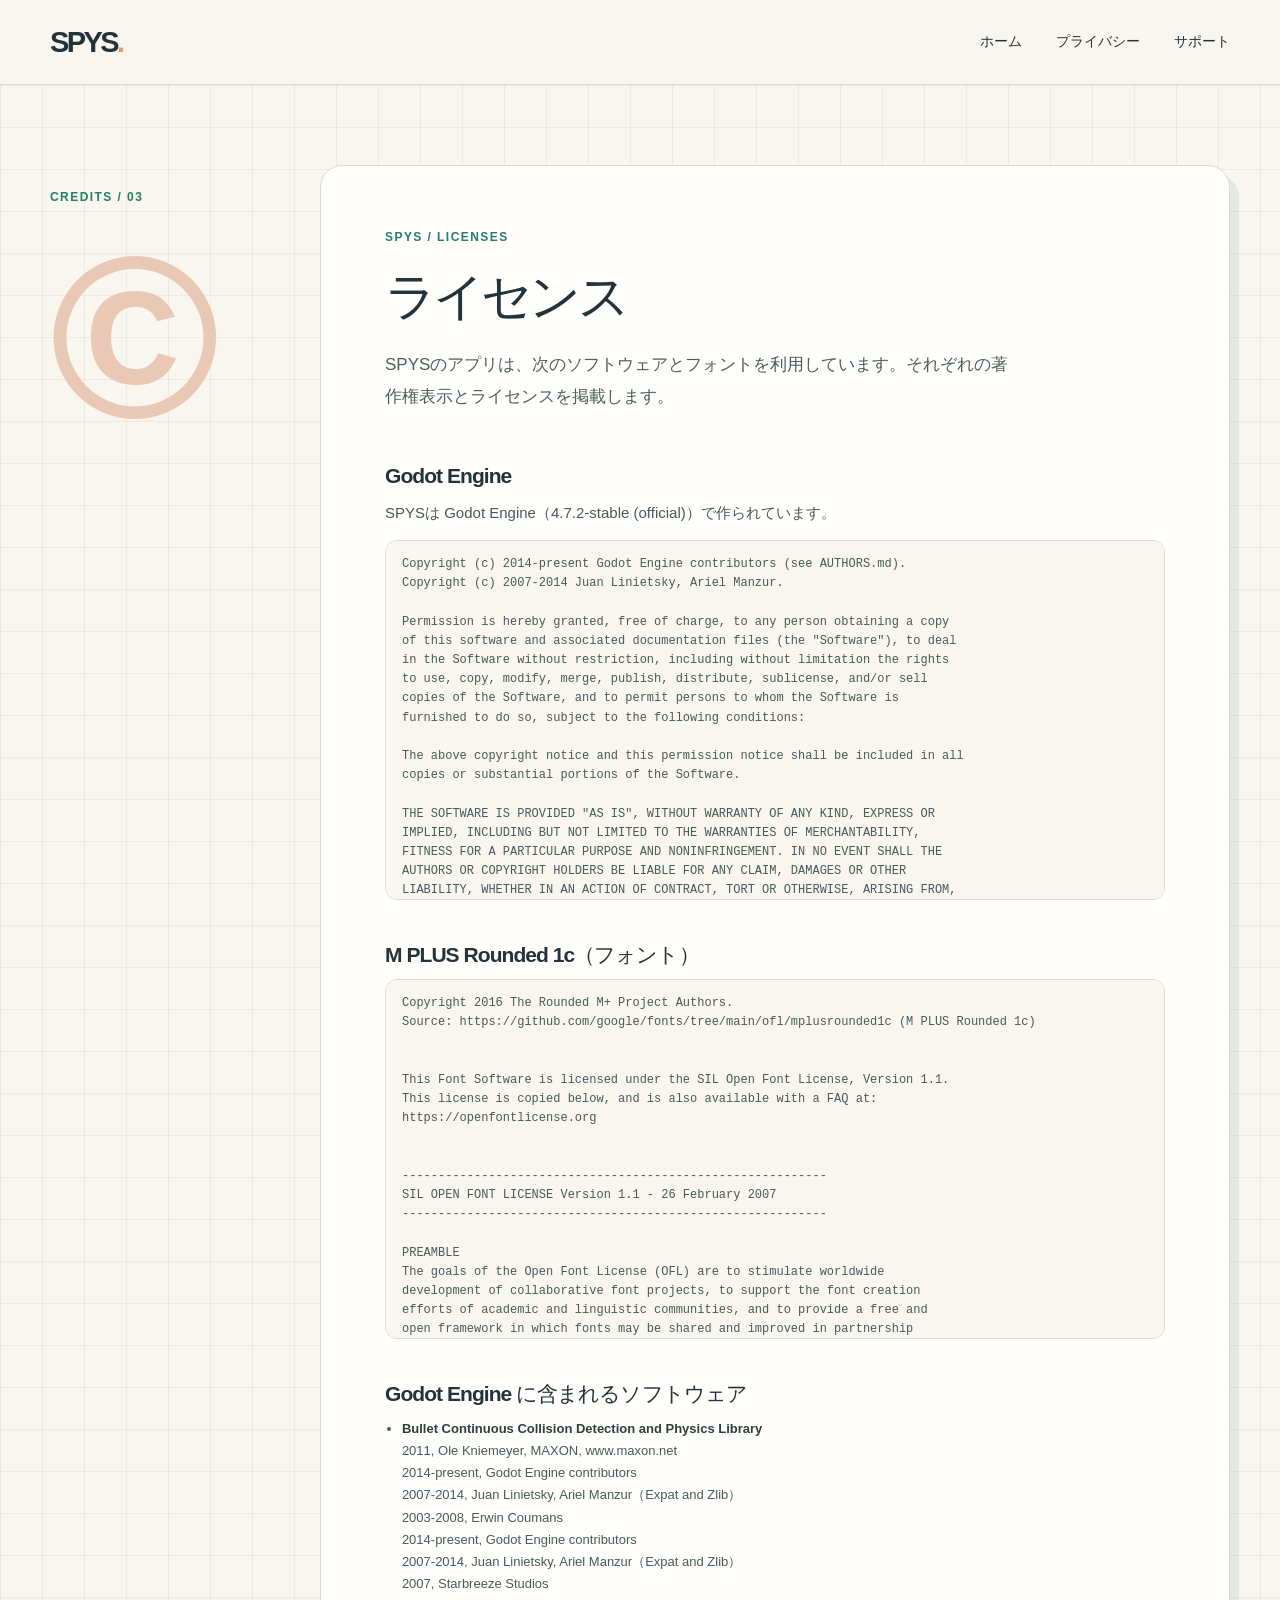
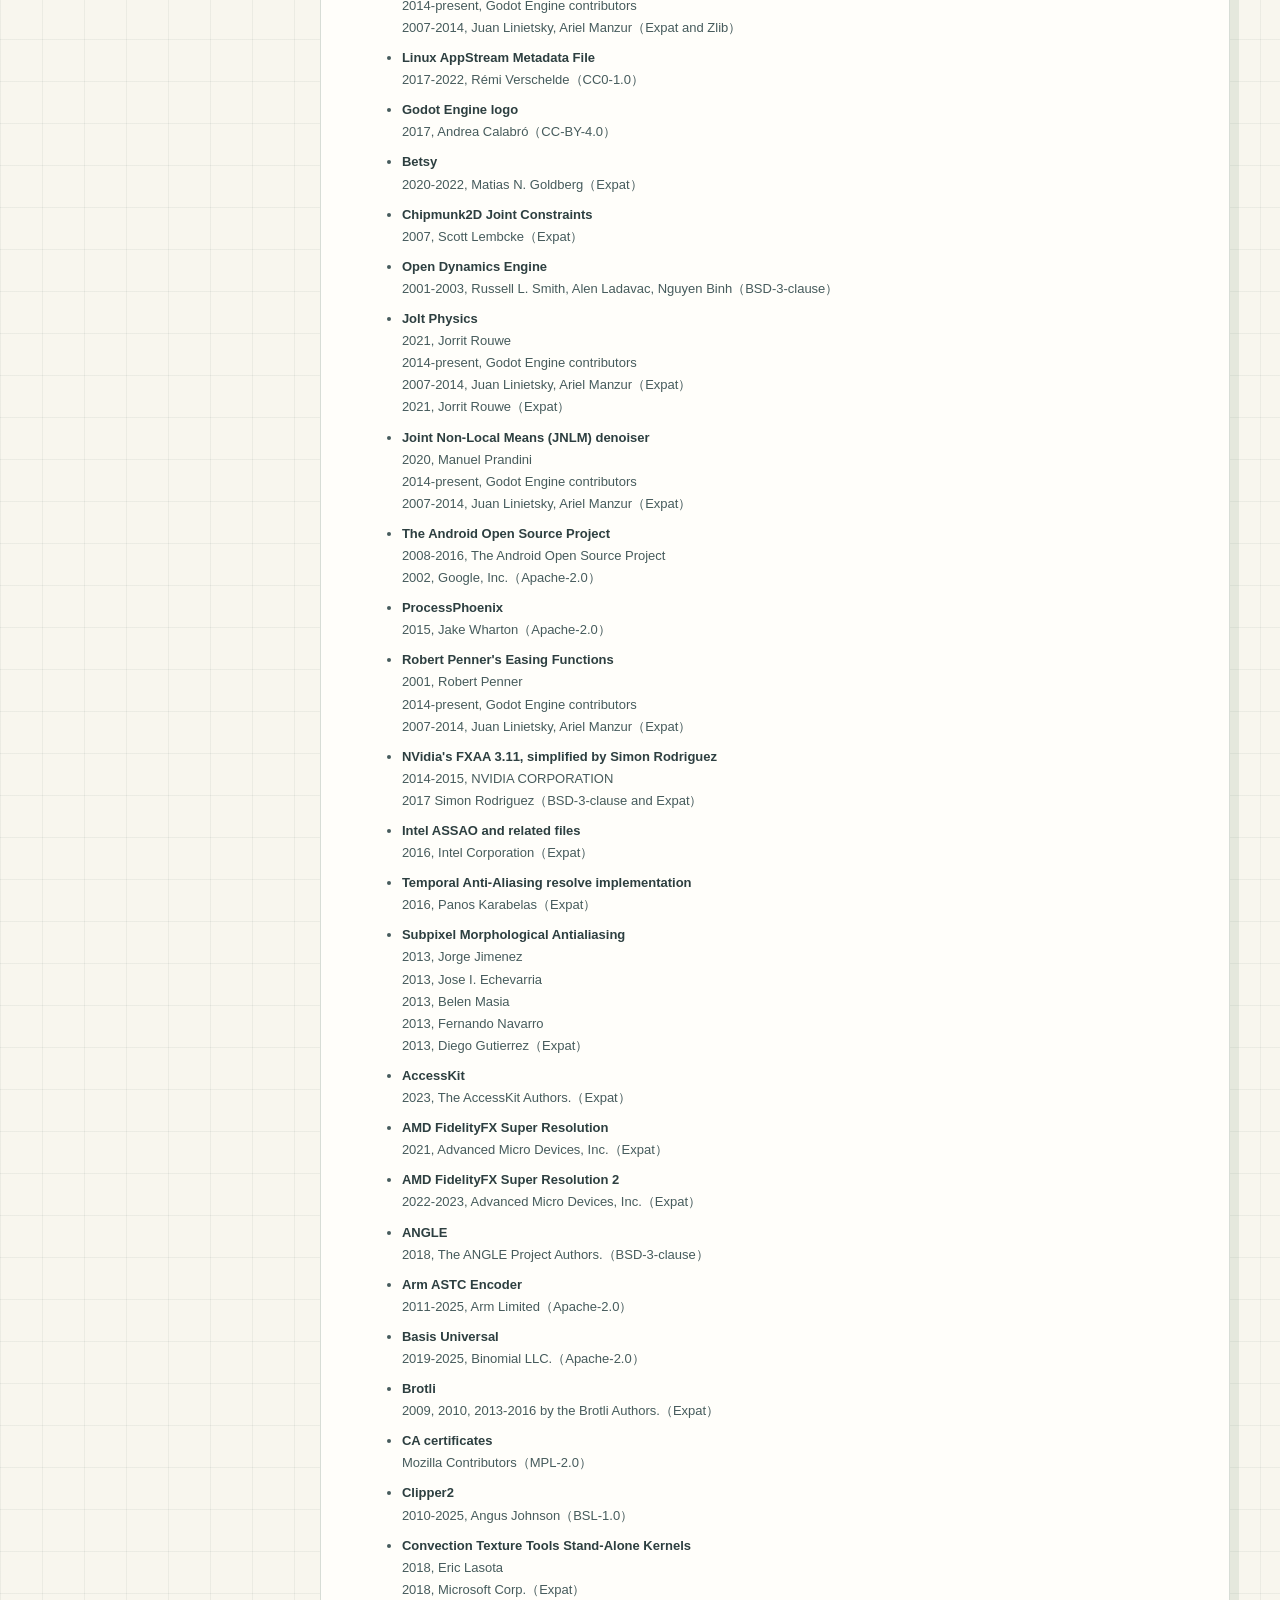
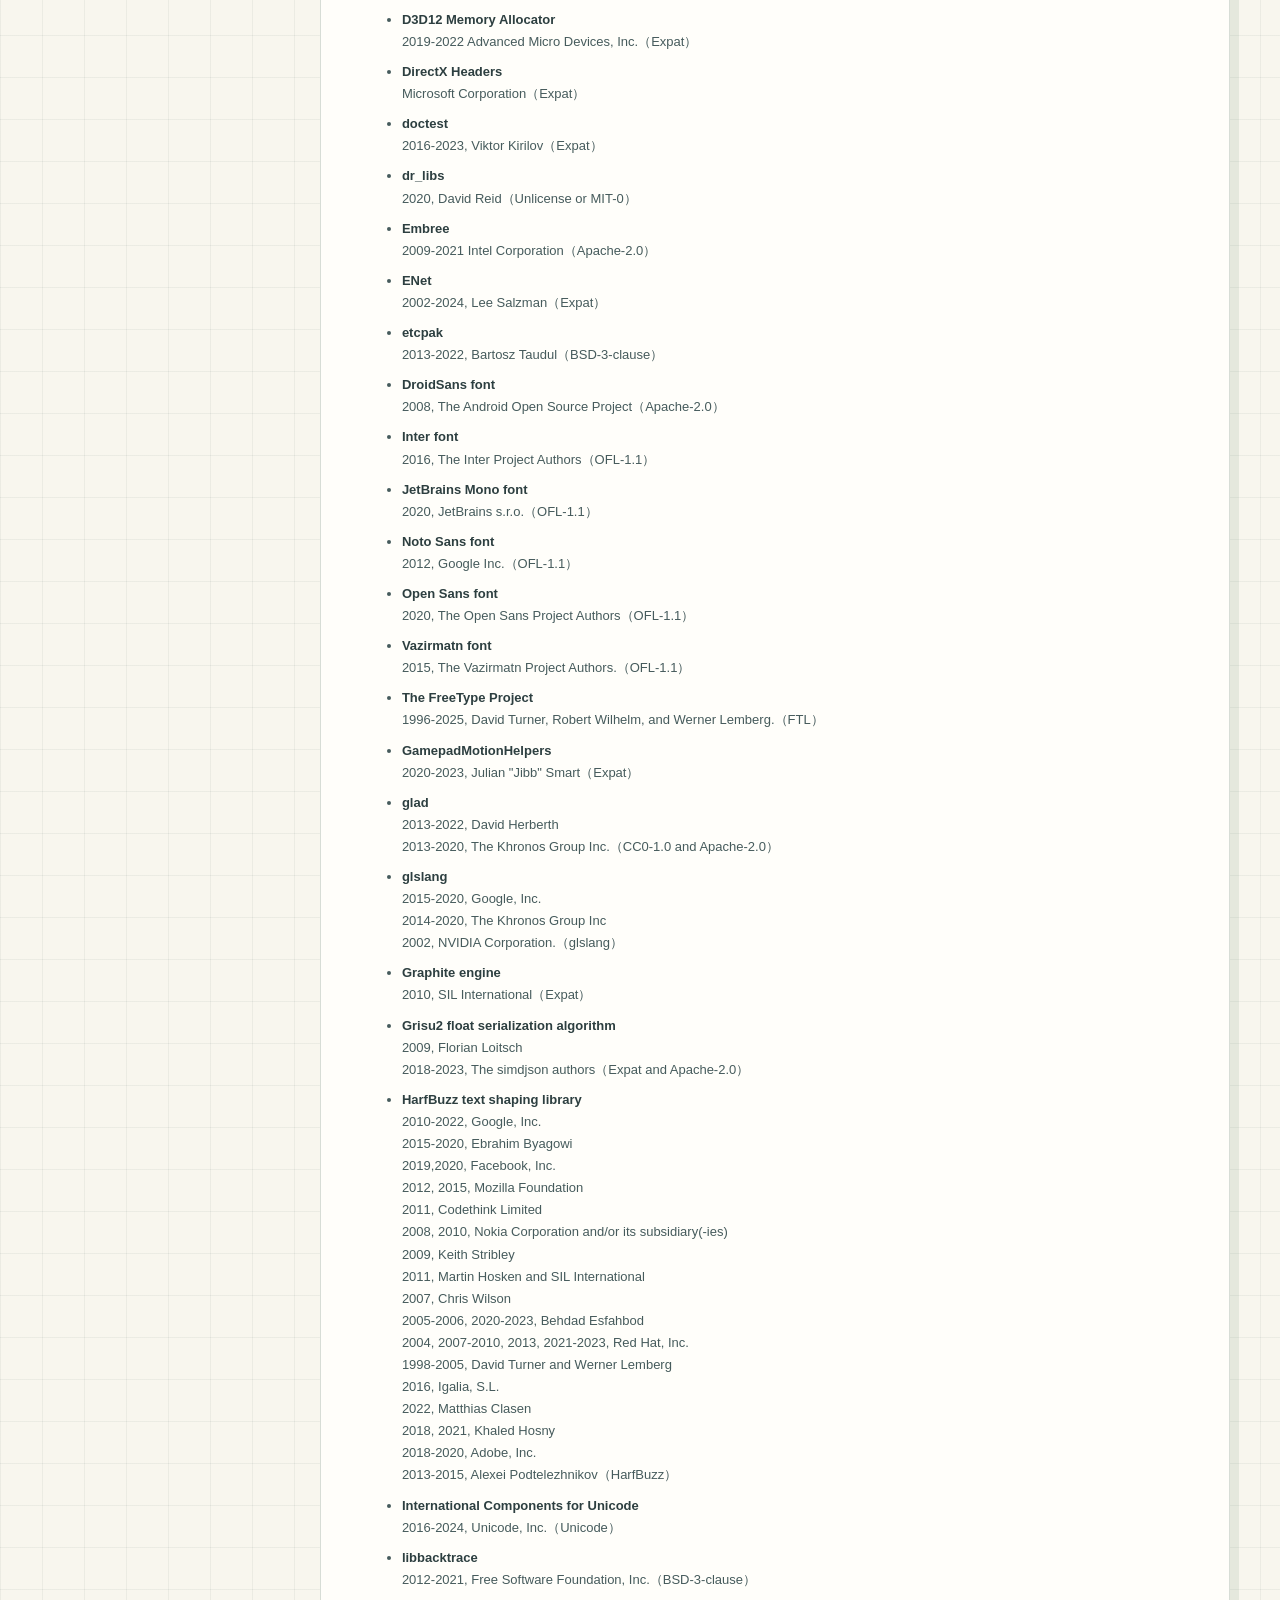
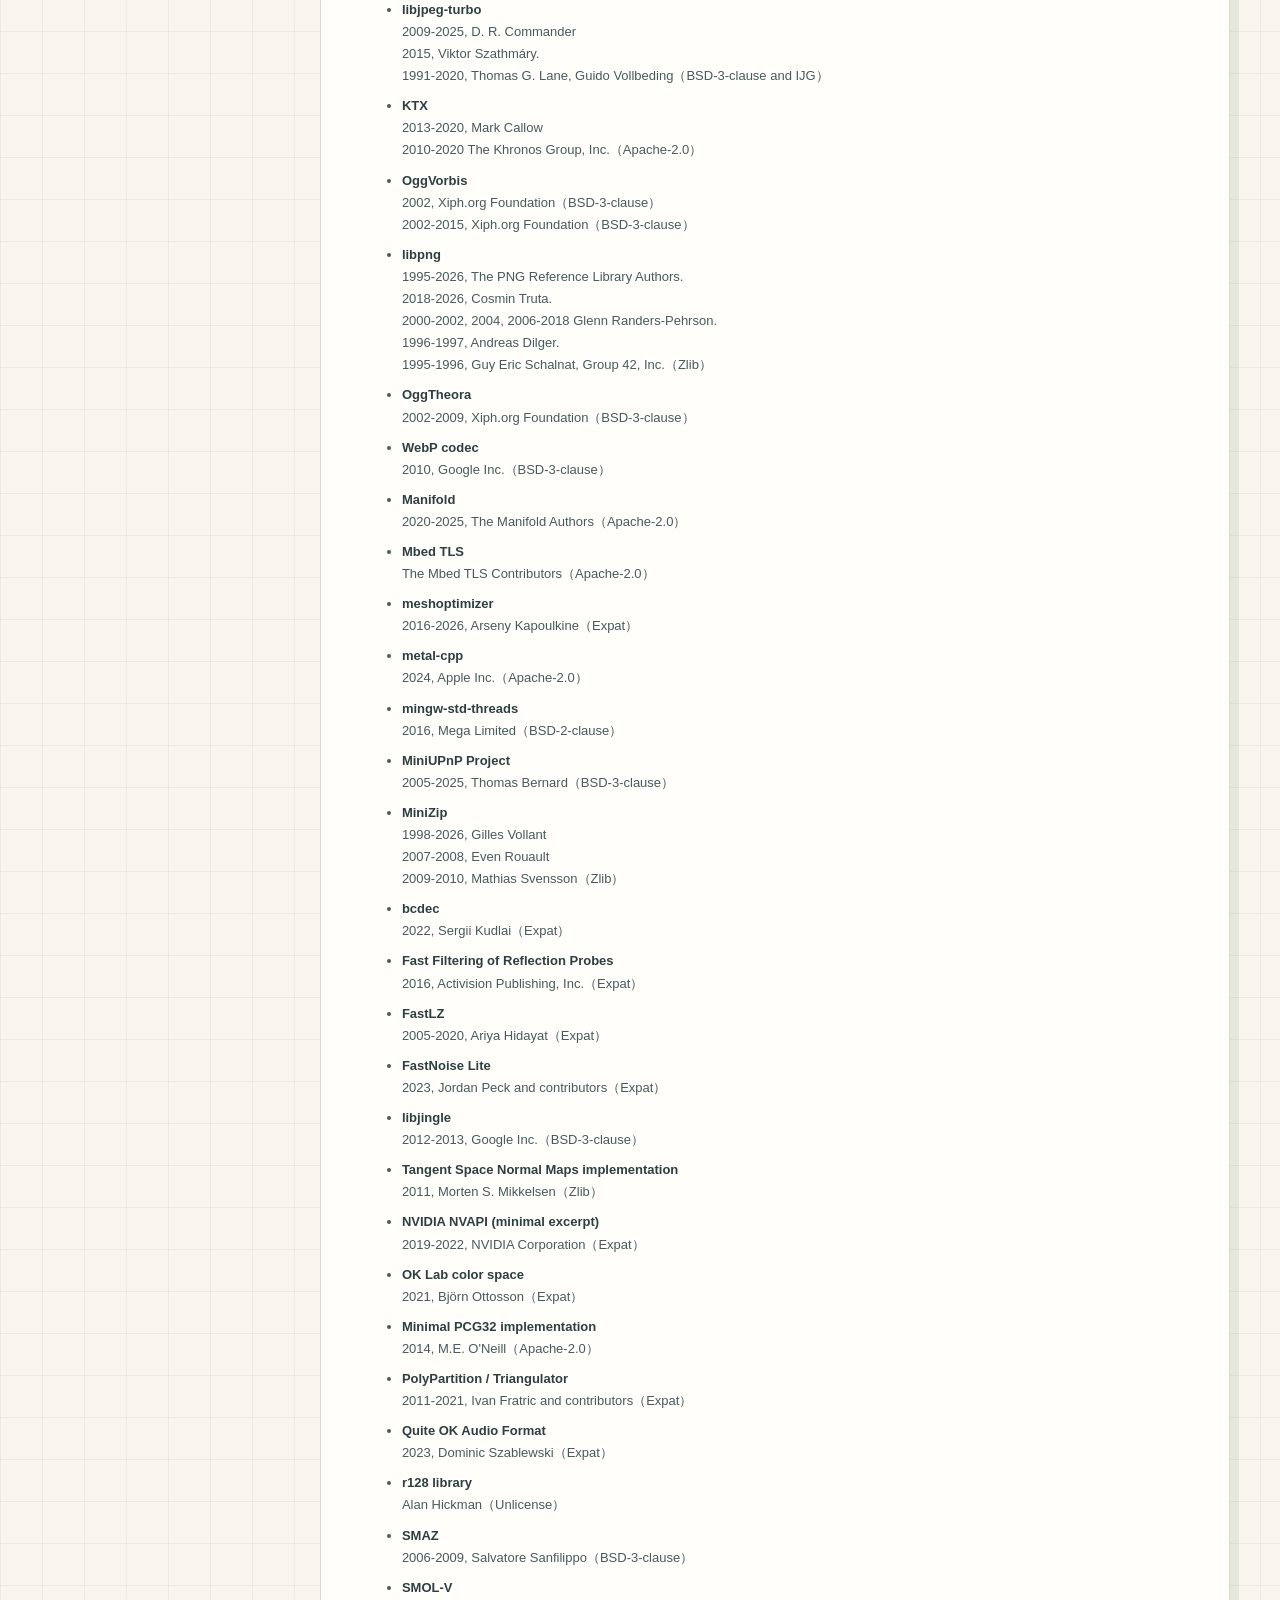
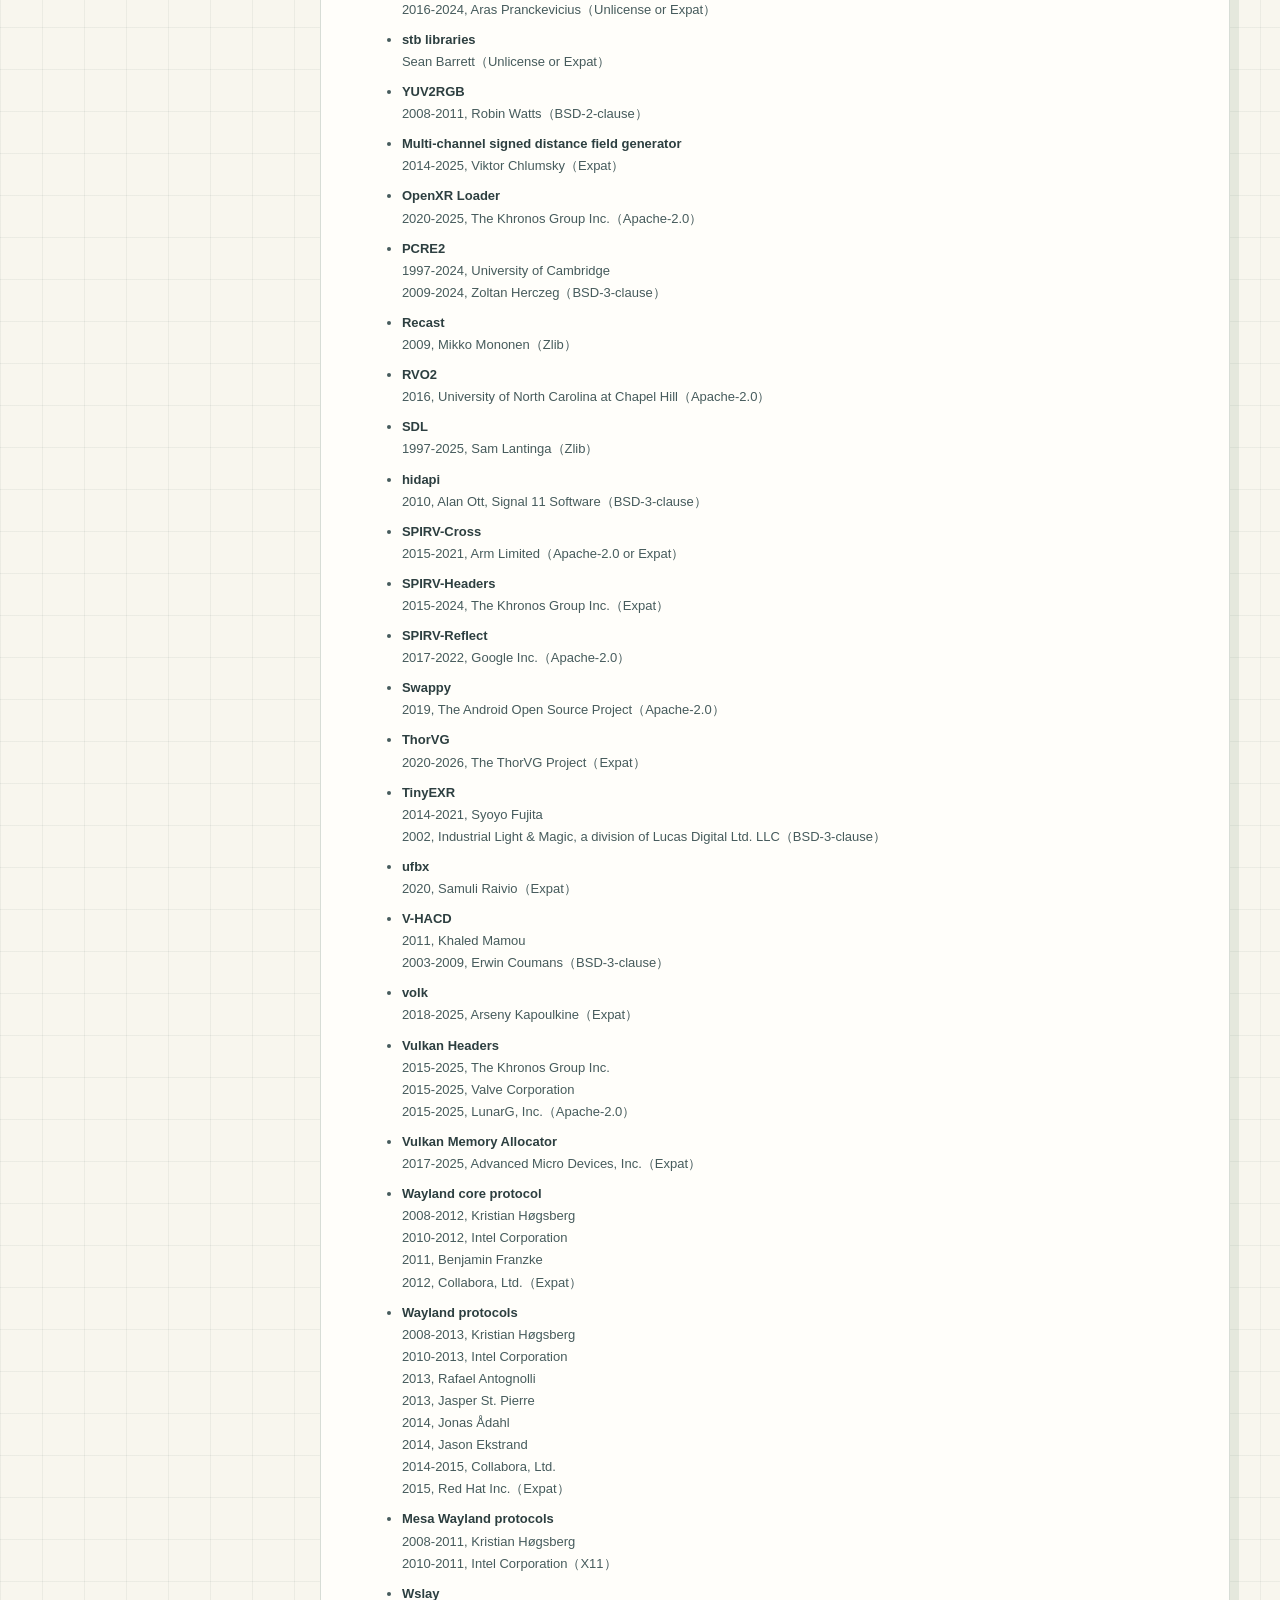
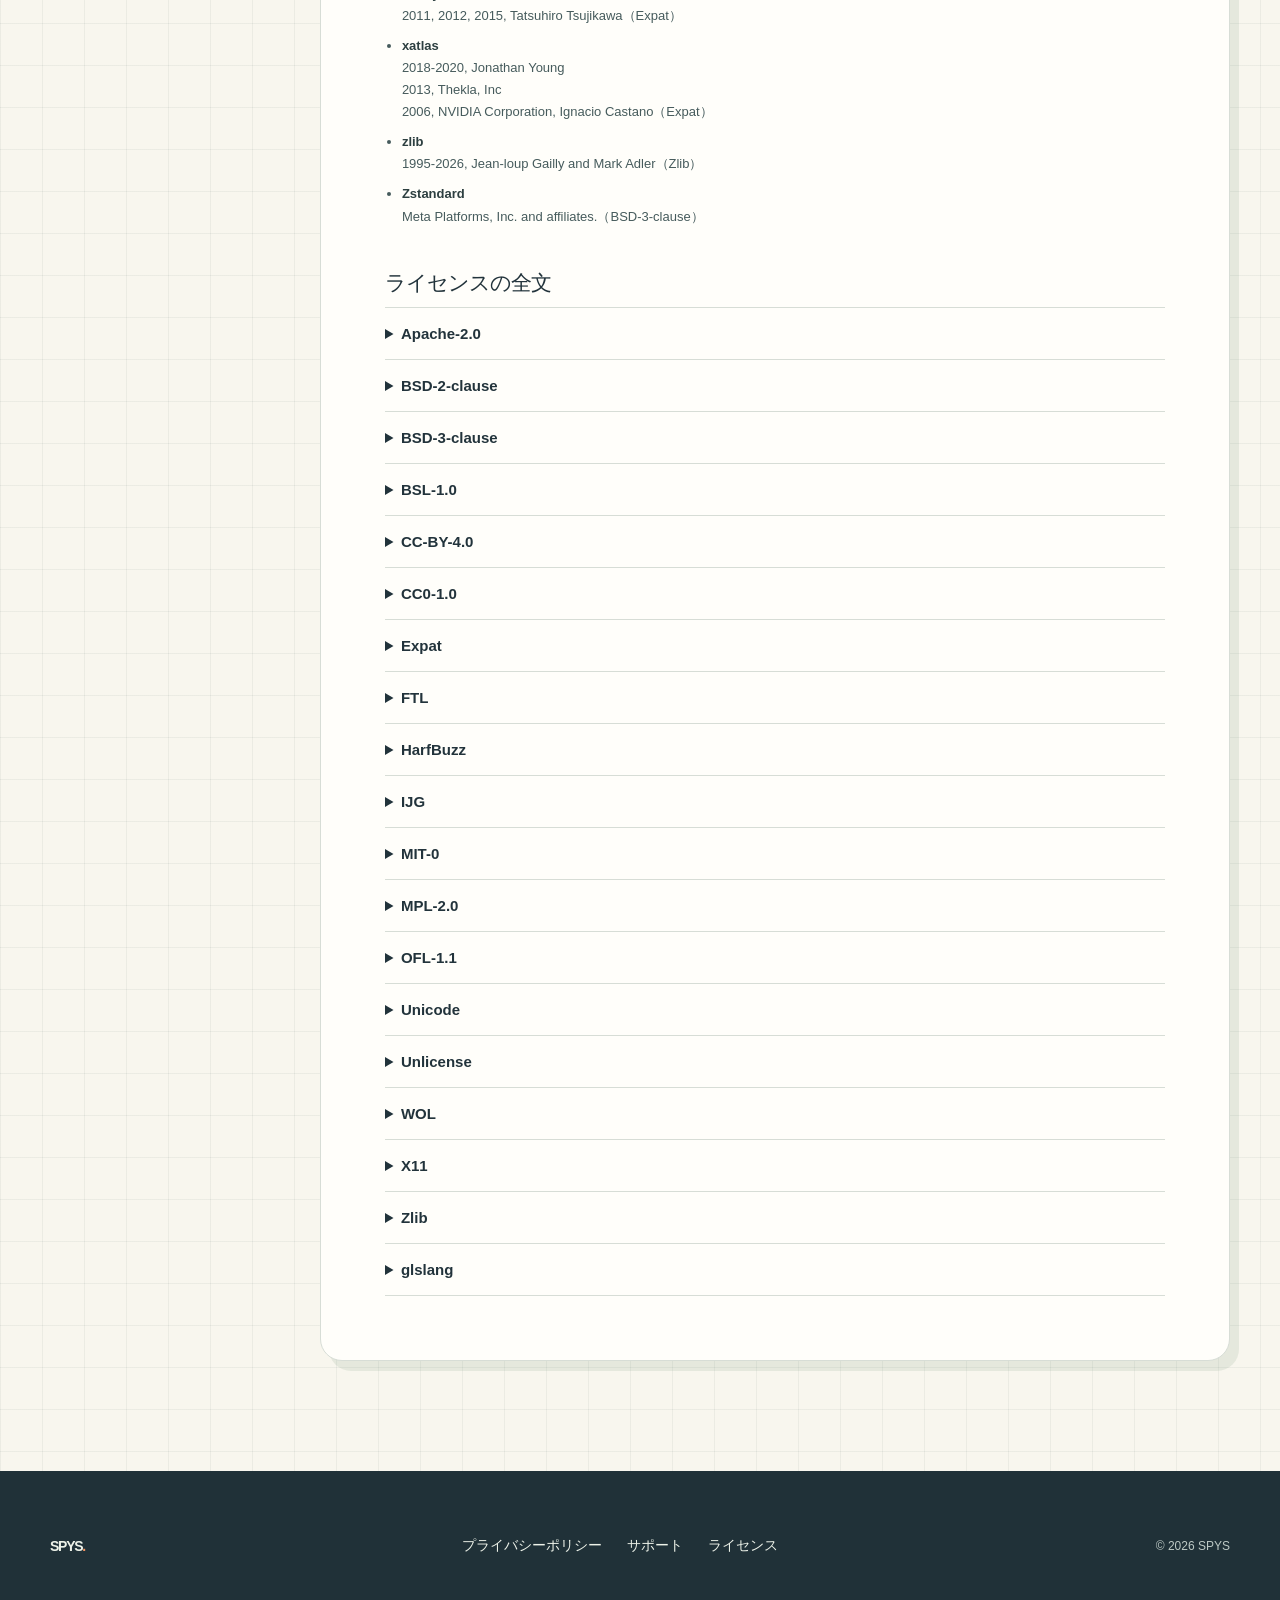
==== licenses.html @ de6b4880 "Add licenses page for Godot and the M PLUS Rounded 1c font; mention practice mode in support FAQ Co-" ====
<!doctype html>
<html lang="ja">
<head>
  <meta charset="utf-8"><meta name="viewport" content="width=device-width, initial-scale=1"><meta name="theme-color" content="#f8f6ee">
  <meta name="description" content="SPYSが利用しているソフトウェアとフォントの著作権表示とライセンス。">
  <title>ライセンス — SPYS</title><link rel="icon" href="assets/icon.png" type="image/png"><link rel="stylesheet" href="styles.css">
</head>
<body>
  <header class="site-header"><div class="wrap header-inner"><a class="wordmark" href="./" aria-label="SPYS ホーム">SPYS<span class="wordmark-dot">.</span></a><nav aria-label="メインメニュー"><a href="./">ホーム</a><a href="privacy.html">プライバシー</a><a href="support.html">サポート</a></nav></div></header>
  <main class="document grid-bg"><div class="wrap document-layout"><aside class="document-aside"><span class="index">CREDITS / 03</span><div class="aside-mark" aria-hidden="true">©</div></aside><article class="document-card"><p class="eyebrow">SPYS / LICENSES</p><h1>ライセンス</h1><p class="document-lead">SPYSのアプリは、次のソフトウェアとフォントを利用しています。それぞれの著作権表示とライセンスを掲載します。</p>
    <section><h2>Godot Engine</h2><p>SPYSは Godot Engine（4.7.2-stable (official)）で作られています。</p><pre class="license-text">Copyright (c) 2014-present Godot Engine contributors (see AUTHORS.md).
Copyright (c) 2007-2014 Juan Linietsky, Ariel Manzur.

Permission is hereby granted, free of charge, to any person obtaining a copy
of this software and associated documentation files (the "Software"), to deal
in the Software without restriction, including without limitation the rights
to use, copy, modify, merge, publish, distribute, sublicense, and/or sell
copies of the Software, and to permit persons to whom the Software is
furnished to do so, subject to the following conditions:

The above copyright notice and this permission notice shall be included in all
copies or substantial portions of the Software.

THE SOFTWARE IS PROVIDED "AS IS", WITHOUT WARRANTY OF ANY KIND, EXPRESS OR
IMPLIED, INCLUDING BUT NOT LIMITED TO THE WARRANTIES OF MERCHANTABILITY,
FITNESS FOR A PARTICULAR PURPOSE AND NONINFRINGEMENT. IN NO EVENT SHALL THE
AUTHORS OR COPYRIGHT HOLDERS BE LIABLE FOR ANY CLAIM, DAMAGES OR OTHER
LIABILITY, WHETHER IN AN ACTION OF CONTRACT, TORT OR OTHERWISE, ARISING FROM,
OUT OF OR IN CONNECTION WITH THE SOFTWARE OR THE USE OR OTHER DEALINGS IN THE
SOFTWARE.
</pre></section>
    <section><h2>M PLUS Rounded 1c（フォント）</h2><pre class="license-text">Copyright 2016 The Rounded M+ Project Authors.
Source: https://github.com/google/fonts/tree/main/ofl/mplusrounded1c (M PLUS Rounded 1c)


This Font Software is licensed under the SIL Open Font License, Version 1.1.
This license is copied below, and is also available with a FAQ at:
https://openfontlicense.org


-----------------------------------------------------------
SIL OPEN FONT LICENSE Version 1.1 - 26 February 2007
-----------------------------------------------------------

PREAMBLE
The goals of the Open Font License (OFL) are to stimulate worldwide
development of collaborative font projects, to support the font creation
efforts of academic and linguistic communities, and to provide a free and
open framework in which fonts may be shared and improved in partnership
with others.

The OFL allows the licensed fonts to be used, studied, modified and
redistributed freely as long as they are not sold by themselves. The
fonts, including any derivative works, can be bundled, embedded,
redistributed and/or sold with any software provided that any reserved
names are not used by derivative works. The fonts and derivatives,
however, cannot be released under any other type of license. The
requirement for fonts to remain under this license does not apply
to any document created using the fonts or their derivatives.

DEFINITIONS
"Font Software" refers to the set of files released by the Copyright
Holder(s) under this license and clearly marked as such. This may
include source files, build scripts and documentation.

"Reserved Font Name" refers to any names specified as such after the
copyright statement(s).

"Original Version" refers to the collection of Font Software components as
distributed by the Copyright Holder(s).

"Modified Version" refers to any derivative made by adding to, deleting,
or substituting -- in part or in whole -- any of the components of the
Original Version, by changing formats or by porting the Font Software to a
new environment.

"Author" refers to any designer, engineer, programmer, technical
writer or other person who contributed to the Font Software.

PERMISSION &amp; CONDITIONS
Permission is hereby granted, free of charge, to any person obtaining
a copy of the Font Software, to use, study, copy, merge, embed, modify,
redistribute, and sell modified and unmodified copies of the Font
Software, subject to the following conditions:

1) Neither the Font Software nor any of its individual components,
in Original or Modified Versions, may be sold by itself.

2) Original or Modified Versions of the Font Software may be bundled,
redistributed and/or sold with any software, provided that each copy
contains the above copyright notice and this license. These can be
included either as stand-alone text files, human-readable headers or
in the appropriate machine-readable metadata fields within text or
binary files as long as those fields can be easily viewed by the user.

3) No Modified Version of the Font Software may use the Reserved Font
Name(s) unless explicit written permission is granted by the corresponding
Copyright Holder. This restriction only applies to the primary font name as
presented to the users.

4) The name(s) of the Copyright Holder(s) or the Author(s) of the Font
Software shall not be used to promote, endorse or advertise any
Modified Version, except to acknowledge the contribution(s) of the
Copyright Holder(s) and the Author(s) or with their explicit written
permission.

5) The Font Software, modified or unmodified, in part or in whole,
must be distributed entirely under this license, and must not be
distributed under any other license. The requirement for fonts to
remain under this license does not apply to any document created
using the Font Software.

TERMINATION
This license becomes null and void if any of the above conditions are
not met.

DISCLAIMER
THE FONT SOFTWARE IS PROVIDED "AS IS", WITHOUT WARRANTY OF ANY KIND,
EXPRESS OR IMPLIED, INCLUDING BUT NOT LIMITED TO ANY WARRANTIES OF
MERCHANTABILITY, FITNESS FOR A PARTICULAR PURPOSE AND NONINFRINGEMENT
OF COPYRIGHT, PATENT, TRADEMARK, OR OTHER RIGHT. IN NO EVENT SHALL THE
COPYRIGHT HOLDER BE LIABLE FOR ANY CLAIM, DAMAGES OR OTHER LIABILITY,
INCLUDING ANY GENERAL, SPECIAL, INDIRECT, INCIDENTAL, OR CONSEQUENTIAL
DAMAGES, WHETHER IN AN ACTION OF CONTRACT, TORT OR OTHERWISE, ARISING
FROM, OUT OF THE USE OR INABILITY TO USE THE FONT SOFTWARE OR FROM
OTHER DEALINGS IN THE FONT SOFTWARE.
</pre></section>
    <section><h2>Godot Engine に含まれるソフトウェア</h2><ul class="license-list">
<li><strong>Bullet Continuous Collision Detection and Physics Library</strong><br>2011, Ole Kniemeyer, MAXON, www.maxon.net<br>2014-present, Godot Engine contributors<br>2007-2014, Juan Linietsky, Ariel Manzur（Expat and Zlib）<br>2003-2008, Erwin Coumans<br>2014-present, Godot Engine contributors<br>2007-2014, Juan Linietsky, Ariel Manzur（Expat and Zlib）<br>2007, Starbreeze Studios<br>2014-present, Godot Engine contributors<br>2007-2014, Juan Linietsky, Ariel Manzur（Expat and Zlib）</li>
<li><strong>Linux AppStream Metadata File</strong><br>2017-2022, Rémi Verschelde（CC0-1.0）</li>
<li><strong>Godot Engine logo</strong><br>2017, Andrea Calabró（CC-BY-4.0）</li>
<li><strong>Betsy</strong><br>2020-2022, Matias N. Goldberg（Expat）</li>
<li><strong>Chipmunk2D Joint Constraints</strong><br>2007, Scott Lembcke（Expat）</li>
<li><strong>Open Dynamics Engine</strong><br>2001-2003, Russell L. Smith, Alen Ladavac, Nguyen Binh（BSD-3-clause）</li>
<li><strong>Jolt Physics</strong><br>2021, Jorrit Rouwe<br>2014-present, Godot Engine contributors<br>2007-2014, Juan Linietsky, Ariel Manzur（Expat）<br>2021, Jorrit Rouwe（Expat）</li>
<li><strong>Joint Non-Local Means (JNLM) denoiser</strong><br>2020, Manuel Prandini<br>2014-present, Godot Engine contributors<br>2007-2014, Juan Linietsky, Ariel Manzur（Expat）</li>
<li><strong>The Android Open Source Project</strong><br>2008-2016, The Android Open Source Project<br>2002, Google, Inc.（Apache-2.0）</li>
<li><strong>ProcessPhoenix</strong><br>2015, Jake Wharton（Apache-2.0）</li>
<li><strong>Robert Penner's Easing Functions</strong><br>2001, Robert Penner<br>2014-present, Godot Engine contributors<br>2007-2014, Juan Linietsky, Ariel Manzur（Expat）</li>
<li><strong>NVidia's FXAA 3.11, simplified by Simon Rodriguez</strong><br>2014-2015, NVIDIA CORPORATION<br>2017 Simon Rodriguez（BSD-3-clause and Expat）</li>
<li><strong>Intel ASSAO and related files</strong><br>2016, Intel Corporation（Expat）</li>
<li><strong>Temporal Anti-Aliasing resolve implementation</strong><br>2016, Panos Karabelas（Expat）</li>
<li><strong>Subpixel Morphological Antialiasing</strong><br>2013, Jorge Jimenez<br>2013, Jose I. Echevarria<br>2013, Belen Masia<br>2013, Fernando Navarro<br>2013, Diego Gutierrez（Expat）</li>
<li><strong>AccessKit</strong><br>2023, The AccessKit Authors.（Expat）</li>
<li><strong>AMD FidelityFX Super Resolution</strong><br>2021, Advanced Micro Devices, Inc.（Expat）</li>
<li><strong>AMD FidelityFX Super Resolution 2</strong><br>2022-2023, Advanced Micro Devices, Inc.（Expat）</li>
<li><strong>ANGLE</strong><br>2018, The ANGLE Project Authors.（BSD-3-clause）</li>
<li><strong>Arm ASTC Encoder</strong><br>2011-2025, Arm Limited（Apache-2.0）</li>
<li><strong>Basis Universal</strong><br>2019-2025, Binomial LLC.（Apache-2.0）</li>
<li><strong>Brotli</strong><br>2009, 2010, 2013-2016 by the Brotli Authors.（Expat）</li>
<li><strong>CA certificates</strong><br>Mozilla Contributors（MPL-2.0）</li>
<li><strong>Clipper2</strong><br>2010-2025, Angus Johnson（BSL-1.0）</li>
<li><strong>Convection Texture Tools Stand-Alone Kernels</strong><br>2018, Eric Lasota<br>2018, Microsoft Corp.（Expat）</li>
<li><strong>D3D12 Memory Allocator</strong><br>2019-2022 Advanced Micro Devices, Inc.（Expat）</li>
<li><strong>DirectX Headers</strong><br>Microsoft Corporation（Expat）</li>
<li><strong>doctest</strong><br>2016-2023, Viktor Kirilov（Expat）</li>
<li><strong>dr_libs</strong><br>2020, David Reid（Unlicense or MIT-0）</li>
<li><strong>Embree</strong><br>2009-2021 Intel Corporation（Apache-2.0）</li>
<li><strong>ENet</strong><br>2002-2024, Lee Salzman（Expat）</li>
<li><strong>etcpak</strong><br>2013-2022, Bartosz Taudul（BSD-3-clause）</li>
<li><strong>DroidSans font</strong><br>2008, The Android Open Source Project（Apache-2.0）</li>
<li><strong>Inter font</strong><br>2016, The Inter Project Authors（OFL-1.1）</li>
<li><strong>JetBrains Mono font</strong><br>2020, JetBrains s.r.o.（OFL-1.1）</li>
<li><strong>Noto Sans font</strong><br>2012, Google Inc.（OFL-1.1）</li>
<li><strong>Open Sans font</strong><br>2020, The Open Sans Project Authors（OFL-1.1）</li>
<li><strong>Vazirmatn font</strong><br>2015, The Vazirmatn Project Authors.（OFL-1.1）</li>
<li><strong>The FreeType Project</strong><br>1996-2025, David Turner, Robert Wilhelm, and Werner Lemberg.（FTL）</li>
<li><strong>GamepadMotionHelpers</strong><br>2020-2023, Julian "Jibb" Smart（Expat）</li>
<li><strong>glad</strong><br>2013-2022, David Herberth<br>2013-2020, The Khronos Group Inc.（CC0-1.0 and Apache-2.0）</li>
<li><strong>glslang</strong><br>2015-2020, Google, Inc.<br>2014-2020, The Khronos Group Inc<br>2002, NVIDIA Corporation.（glslang）</li>
<li><strong>Graphite engine</strong><br>2010, SIL International（Expat）</li>
<li><strong>Grisu2 float serialization algorithm</strong><br>2009, Florian Loitsch<br>2018-2023, The simdjson authors（Expat and Apache-2.0）</li>
<li><strong>HarfBuzz text shaping library</strong><br>2010-2022, Google, Inc.<br>2015-2020, Ebrahim Byagowi<br>2019,2020, Facebook, Inc.<br>2012, 2015, Mozilla Foundation<br>2011, Codethink Limited<br>2008, 2010, Nokia Corporation and/or its subsidiary(-ies)<br>2009, Keith Stribley<br>2011, Martin Hosken and SIL International<br>2007, Chris Wilson<br>2005-2006, 2020-2023, Behdad Esfahbod<br>2004, 2007-2010, 2013, 2021-2023, Red Hat, Inc.<br>1998-2005, David Turner and Werner Lemberg<br>2016, Igalia, S.L.<br>2022, Matthias Clasen<br>2018, 2021, Khaled Hosny<br>2018-2020, Adobe, Inc.<br>2013-2015, Alexei Podtelezhnikov（HarfBuzz）</li>
<li><strong>International Components for Unicode</strong><br>2016-2024, Unicode, Inc.（Unicode）</li>
<li><strong>libbacktrace</strong><br>2012-2021, Free Software Foundation, Inc.（BSD-3-clause）</li>
<li><strong>libjpeg-turbo</strong><br>2009-2025, D. R. Commander<br>2015, Viktor Szathmáry.<br>1991-2020, Thomas G. Lane, Guido Vollbeding（BSD-3-clause and IJG）</li>
<li><strong>KTX</strong><br>2013-2020, Mark Callow<br>2010-2020 The Khronos Group, Inc.（Apache-2.0）</li>
<li><strong>OggVorbis</strong><br>2002, Xiph.org Foundation（BSD-3-clause）<br>2002-2015, Xiph.org Foundation（BSD-3-clause）</li>
<li><strong>libpng</strong><br>1995-2026, The PNG Reference Library Authors.<br>2018-2026, Cosmin Truta.<br>2000-2002, 2004, 2006-2018 Glenn Randers-Pehrson.<br>1996-1997, Andreas Dilger.<br>1995-1996, Guy Eric Schalnat, Group 42, Inc.（Zlib）</li>
<li><strong>OggTheora</strong><br>2002-2009, Xiph.org Foundation（BSD-3-clause）</li>
<li><strong>WebP codec</strong><br>2010, Google Inc.（BSD-3-clause）</li>
<li><strong>Manifold</strong><br>2020-2025, The Manifold Authors（Apache-2.0）</li>
<li><strong>Mbed TLS</strong><br>The Mbed TLS Contributors（Apache-2.0）</li>
<li><strong>meshoptimizer</strong><br>2016-2026, Arseny Kapoulkine（Expat）</li>
<li><strong>metal-cpp</strong><br>2024, Apple Inc.（Apache-2.0）</li>
<li><strong>mingw-std-threads</strong><br>2016, Mega Limited（BSD-2-clause）</li>
<li><strong>MiniUPnP Project</strong><br>2005-2025, Thomas Bernard（BSD-3-clause）</li>
<li><strong>MiniZip</strong><br>1998-2026, Gilles Vollant<br>2007-2008, Even Rouault<br>2009-2010, Mathias Svensson（Zlib）</li>
<li><strong>bcdec</strong><br>2022, Sergii Kudlai（Expat）</li>
<li><strong>Fast Filtering of Reflection Probes</strong><br>2016, Activision Publishing, Inc.（Expat）</li>
<li><strong>FastLZ</strong><br>2005-2020, Ariya Hidayat（Expat）</li>
<li><strong>FastNoise Lite</strong><br>2023, Jordan Peck and contributors（Expat）</li>
<li><strong>libjingle</strong><br>2012-2013, Google Inc.（BSD-3-clause）</li>
<li><strong>Tangent Space Normal Maps implementation</strong><br>2011, Morten S. Mikkelsen（Zlib）</li>
<li><strong>NVIDIA NVAPI (minimal excerpt)</strong><br>2019-2022, NVIDIA Corporation（Expat）</li>
<li><strong>OK Lab color space</strong><br>2021, Björn Ottosson（Expat）</li>
<li><strong>Minimal PCG32 implementation</strong><br>2014, M.E. O'Neill（Apache-2.0）</li>
<li><strong>PolyPartition / Triangulator</strong><br>2011-2021, Ivan Fratric and contributors（Expat）</li>
<li><strong>Quite OK Audio Format</strong><br>2023, Dominic Szablewski（Expat）</li>
<li><strong>r128 library</strong><br>Alan Hickman（Unlicense）</li>
<li><strong>SMAZ</strong><br>2006-2009, Salvatore Sanfilippo（BSD-3-clause）</li>
<li><strong>SMOL-V</strong><br>2016-2024, Aras Pranckevicius（Unlicense or Expat）</li>
<li><strong>stb libraries</strong><br>Sean Barrett（Unlicense or Expat）</li>
<li><strong>YUV2RGB</strong><br>2008-2011, Robin Watts（BSD-2-clause）</li>
<li><strong>Multi-channel signed distance field generator</strong><br>2014-2025, Viktor Chlumsky（Expat）</li>
<li><strong>OpenXR Loader</strong><br>2020-2025, The Khronos Group Inc.（Apache-2.0）</li>
<li><strong>PCRE2</strong><br>1997-2024, University of Cambridge<br>2009-2024, Zoltan Herczeg（BSD-3-clause）</li>
<li><strong>Recast</strong><br>2009, Mikko Mononen（Zlib）</li>
<li><strong>RVO2</strong><br>2016, University of North Carolina at Chapel Hill（Apache-2.0）</li>
<li><strong>SDL</strong><br>1997-2025, Sam Lantinga（Zlib）</li>
<li><strong>hidapi</strong><br>2010, Alan Ott, Signal 11 Software（BSD-3-clause）</li>
<li><strong>SPIRV-Cross</strong><br>2015-2021, Arm Limited（Apache-2.0 or Expat）</li>
<li><strong>SPIRV-Headers</strong><br>2015-2024, The Khronos Group Inc.（Expat）</li>
<li><strong>SPIRV-Reflect</strong><br>2017-2022, Google Inc.（Apache-2.0）</li>
<li><strong>Swappy</strong><br>2019, The Android Open Source Project（Apache-2.0）</li>
<li><strong>ThorVG</strong><br>2020-2026, The ThorVG Project（Expat）</li>
<li><strong>TinyEXR</strong><br>2014-2021, Syoyo Fujita<br>2002, Industrial Light &amp; Magic, a division of Lucas Digital Ltd. LLC（BSD-3-clause）</li>
<li><strong>ufbx</strong><br>2020, Samuli Raivio（Expat）</li>
<li><strong>V-HACD</strong><br>2011, Khaled Mamou<br>2003-2009, Erwin Coumans（BSD-3-clause）</li>
<li><strong>volk</strong><br>2018-2025, Arseny Kapoulkine（Expat）</li>
<li><strong>Vulkan Headers</strong><br>2015-2025, The Khronos Group Inc.<br>2015-2025, Valve Corporation<br>2015-2025, LunarG, Inc.（Apache-2.0）</li>
<li><strong>Vulkan Memory Allocator</strong><br>2017-2025, Advanced Micro Devices, Inc.（Expat）</li>
<li><strong>Wayland core protocol</strong><br>2008-2012, Kristian Høgsberg<br>2010-2012, Intel Corporation<br>2011, Benjamin Franzke<br>2012, Collabora, Ltd.（Expat）</li>
<li><strong>Wayland protocols</strong><br>2008-2013, Kristian Høgsberg<br>2010-2013, Intel Corporation<br>2013, Rafael Antognolli<br>2013, Jasper St. Pierre<br>2014, Jonas Ådahl<br>2014, Jason Ekstrand<br>2014-2015, Collabora, Ltd.<br>2015, Red Hat Inc.（Expat）</li>
<li><strong>Mesa Wayland protocols</strong><br>2008-2011, Kristian Høgsberg<br>2010-2011, Intel Corporation（X11）</li>
<li><strong>Wslay</strong><br>2011, 2012, 2015, Tatsuhiro Tsujikawa（Expat）</li>
<li><strong>xatlas</strong><br>2018-2020, Jonathan Young<br>2013, Thekla, Inc<br>2006, NVIDIA Corporation, Ignacio Castano（Expat）</li>
<li><strong>zlib</strong><br>1995-2026, Jean-loup Gailly and Mark Adler（Zlib）</li>
<li><strong>Zstandard</strong><br>Meta Platforms, Inc. and affiliates.（BSD-3-clause）</li>
    </ul></section>
    <section><h2>ライセンスの全文</h2>
<details><summary>Apache-2.0</summary><pre class="license-text">Apache License
Version 2.0, January 2004
http://www.apache.org/licenses/

TERMS AND CONDITIONS FOR USE, REPRODUCTION, AND DISTRIBUTION

1. Definitions.

"License" shall mean the terms and conditions for use, reproduction,
and distribution as defined by Sections 1 through 9 of this document.

"Licensor" shall mean the copyright owner or entity authorized by
the copyright owner that is granting the License.

"Legal Entity" shall mean the union of the acting entity and all
other entities that control, are controlled by, or are under common
control with that entity. For the purposes of this definition,
"control" means (i) the power, direct or indirect, to cause the
direction or management of such entity, whether by contract or
otherwise, or (ii) ownership of fifty percent (50%) or more of the
outstanding shares, or (iii) beneficial ownership of such entity.

"You" (or "Your") shall mean an individual or Legal Entity
exercising permissions granted by this License.

"Source" form shall mean the preferred form for making modifications,
including but not limited to software source code, documentation
source, and configuration files.

"Object" form shall mean any form resulting from mechanical
transformation or translation of a Source form, including but
not limited to compiled object code, generated documentation,
and conversions to other media types.

"Work" shall mean the work of authorship, whether in Source or
Object form, made available under the License, as indicated by a
copyright notice that is included in or attached to the work
(an example is provided in the Appendix below).

"Derivative Works" shall mean any work, whether in Source or Object
form, that is based on (or derived from) the Work and for which the
editorial revisions, annotations, elaborations, or other modifications
represent, as a whole, an original work of authorship. For the purposes
of this License, Derivative Works shall not include works that remain
separable from, or merely link (or bind by name) to the interfaces of,
the Work and Derivative Works thereof.

"Contribution" shall mean any work of authorship, including
the original version of the Work and any modifications or additions
to that Work or Derivative Works thereof, that is intentionally
submitted to Licensor for inclusion in the Work by the copyright owner
or by an individual or Legal Entity authorized to submit on behalf of
the copyright owner. For the purposes of this definition, "submitted"
means any form of electronic, verbal, or written communication sent
to the Licensor or its representatives, including but not limited to
communication on electronic mailing lists, source code control systems,
and issue tracking systems that are managed by, or on behalf of, the
Licensor for the purpose of discussing and improving the Work, but
excluding communication that is conspicuously marked or otherwise
designated in writing by the copyright owner as "Not a Contribution."

"Contributor" shall mean Licensor and any individual or Legal Entity
on behalf of whom a Contribution has been received by Licensor and
subsequently incorporated within the Work.

2. Grant of Copyright License. Subject to the terms and conditions of
this License, each Contributor hereby grants to You a perpetual,
worldwide, non-exclusive, no-charge, royalty-free, irrevocable
copyright license to reproduce, prepare Derivative Works of,
publicly display, publicly perform, sublicense, and distribute the
Work and such Derivative Works in Source or Object form.

3. Grant of Patent License. Subject to the terms and conditions of
this License, each Contributor hereby grants to You a perpetual,
worldwide, non-exclusive, no-charge, royalty-free, irrevocable
(except as stated in this section) patent license to make, have made,
use, offer to sell, sell, import, and otherwise transfer the Work,
where such license applies only to those patent claims licensable
by such Contributor that are necessarily infringed by their
Contribution(s) alone or by combination of their Contribution(s)
with the Work to which such Contribution(s) was submitted. If You
institute patent litigation against any entity (including a
cross-claim or counterclaim in a lawsuit) alleging that the Work
or a Contribution incorporated within the Work constitutes direct
or contributory patent infringement, then any patent licenses
granted to You under this License for that Work shall terminate
as of the date such litigation is filed.

4. Redistribution. You may reproduce and distribute copies of the
Work or Derivative Works thereof in any medium, with or without
modifications, and in Source or Object form, provided that You
meet the following conditions:

(a) You must give any other recipients of the Work or
Derivative Works a copy of this License; and

(b) You must cause any modified files to carry prominent notices
stating that You changed the files; and

(c) You must retain, in the Source form of any Derivative Works
that You distribute, all copyright, patent, trademark, and
attribution notices from the Source form of the Work,
excluding those notices that do not pertain to any part of
the Derivative Works; and

(d) If the Work includes a "NOTICE" text file as part of its
distribution, then any Derivative Works that You distribute must
include a readable copy of the attribution notices contained
within such NOTICE file, excluding those notices that do not
pertain to any part of the Derivative Works, in at least one
of the following places: within a NOTICE text file distributed
as part of the Derivative Works; within the Source form or
documentation, if provided along with the Derivative Works; or,
within a display generated by the Derivative Works, if and
wherever such third-party notices normally appear. The contents
of the NOTICE file are for informational purposes only and
do not modify the License. You may add Your own attribution
notices within Derivative Works that You distribute, alongside
or as an addendum to the NOTICE text from the Work, provided
that such additional attribution notices cannot be construed
as modifying the License.

You may add Your own copyright statement to Your modifications and
may provide additional or different license terms and conditions
for use, reproduction, or distribution of Your modifications, or
for any such Derivative Works as a whole, provided Your use,
reproduction, and distribution of the Work otherwise complies with
the conditions stated in this License.

5. Submission of Contributions. Unless You explicitly state otherwise,
any Contribution intentionally submitted for inclusion in the Work
by You to the Licensor shall be under the terms and conditions of
this License, without any additional terms or conditions.
Notwithstanding the above, nothing herein shall supersede or modify
the terms of any separate license agreement you may have executed
with Licensor regarding such Contributions.

6. Trademarks. This License does not grant permission to use the trade
names, trademarks, service marks, or product names of the Licensor,
except as required for reasonable and customary use in describing the
origin of the Work and reproducing the content of the NOTICE file.

7. Disclaimer of Warranty. Unless required by applicable law or
agreed to in writing, Licensor provides the Work (and each
Contributor provides its Contributions) on an "AS IS" BASIS,
WITHOUT WARRANTIES OR CONDITIONS OF ANY KIND, either express or
implied, including, without limitation, any warranties or conditions
of TITLE, NON-INFRINGEMENT, MERCHANTABILITY, or FITNESS FOR A
PARTICULAR PURPOSE. You are solely responsible for determining the
appropriateness of using or redistributing the Work and assume any
risks associated with Your exercise of permissions under this License.

8. Limitation of Liability. In no event and under no legal theory,
whether in tort (including negligence), contract, or otherwise,
unless required by applicable law (such as deliberate and grossly
negligent acts) or agreed to in writing, shall any Contributor be
liable to You for damages, including any direct, indirect, special,
incidental, or consequential damages of any character arising as a
result of this License or out of the use or inability to use the
Work (including but not limited to damages for loss of goodwill,
work stoppage, computer failure or malfunction, or any and all
other commercial damages or losses), even if such Contributor
has been advised of the possibility of such damages.

9. Accepting Warranty or Additional Liability. While redistributing
the Work or Derivative Works thereof, You may choose to offer,
and charge a fee for, acceptance of support, warranty, indemnity,
or other liability obligations and/or rights consistent with this
License. However, in accepting such obligations, You may act only
on Your own behalf and on Your sole responsibility, not on behalf
of any other Contributor, and only if You agree to indemnify,
defend, and hold each Contributor harmless for any liability
incurred by, or claims asserted against, such Contributor by reason
of your accepting any such warranty or additional liability.

END OF TERMS AND CONDITIONS

APPENDIX: How to apply the Apache License to your work.

To apply the Apache License to your work, attach the following
boilerplate notice, with the fields enclosed by brackets "[]"
replaced with your own identifying information. (Don't include
the brackets!)  The text should be enclosed in the appropriate
comment syntax for the file format. We also recommend that a
file or class name and description of purpose be included on the
same "printed page" as the copyright notice for easier
identification within third-party archives.

Copyright [yyyy] [name of copyright owner]

Licensed under the Apache License, Version 2.0 (the "License");
you may not use this file except in compliance with the License.
You may obtain a copy of the License at

http://www.apache.org/licenses/LICENSE-2.0

Unless required by applicable law or agreed to in writing, software
distributed under the License is distributed on an "AS IS" BASIS,
WITHOUT WARRANTIES OR CONDITIONS OF ANY KIND, either express or implied.
See the License for the specific language governing permissions and
limitations under the License.
</pre></details>
<details><summary>BSD-2-clause</summary><pre class="license-text">Redistribution and use in source and binary forms, with or without
modification, are permitted provided that the following conditions are met:

* Redistributions of source code must retain the above copyright notice, this
list of conditions and the following disclaimer.

* Redistributions in binary form must reproduce the above copyright notice,
this list of conditions and the following disclaimer in the documentation
and/or other materials provided with the distribution.

THIS SOFTWARE IS PROVIDED BY THE COPYRIGHT HOLDERS AND CONTRIBUTORS "AS IS" AND
ANY EXPRESS OR IMPLIED WARRANTIES, INCLUDING, BUT NOT LIMITED TO, THE IMPLIED
WARRANTIES OF MERCHANTABILITY AND FITNESS FOR A PARTICULAR PURPOSE ARE
DISCLAIMED. IN NO EVENT SHALL THE COPYRIGHT HOLDER OR CONTRIBUTORS BE LIABLE
FOR ANY DIRECT, INDIRECT, INCIDENTAL, SPECIAL, EXEMPLARY, OR CONSEQUENTIAL
DAMAGES (INCLUDING, BUT NOT LIMITED TO, PROCUREMENT OF SUBSTITUTE GOODS OR
SERVICES; LOSS OF USE, DATA, OR PROFITS; OR BUSINESS INTERRUPTION) HOWEVER
CAUSED AND ON ANY THEORY OF LIABILITY, WHETHER IN CONTRACT, STRICT LIABILITY,
OR TORT (INCLUDING NEGLIGENCE OR OTHERWISE) ARISING IN ANY WAY OUT OF THE USE
OF THIS SOFTWARE, EVEN IF ADVISED OF THE POSSIBILITY OF SUCH DAMAGE.
</pre></details>
<details><summary>BSD-3-clause</summary><pre class="license-text">Redistribution and use in source and binary forms, with or without
modification, are permitted provided that the following conditions
are met:

1. Redistributions of source code must retain the above copyright
notice, this list of conditions and the following disclaimer.

2. Redistributions in binary form must reproduce the above copyright
notice, this list of conditions and the following disclaimer in the
documentation and/or other materials provided with the distribution.

3. Neither the name of the copyright holder nor the names of its
contributors may be used to endorse or promote products derived from
this software without specific prior written permission.

THIS SOFTWARE IS PROVIDED BY THE REGENTS AND CONTRIBUTORS ``AS IS'' AND
ANY EXPRESS OR IMPLIED WARRANTIES, INCLUDING, BUT NOT LIMITED TO, THE
IMPLIED WARRANTIES OF MERCHANTABILITY AND FITNESS FOR A PARTICULAR PURPOSE
ARE DISCLAIMED.  IN NO EVENT SHALL THE REGENTS OR CONTRIBUTORS BE LIABLE
FOR ANY DIRECT, INDIRECT, INCIDENTAL, SPECIAL, EXEMPLARY, OR CONSEQUENTIAL
DAMAGES (INCLUDING, BUT NOT LIMITED TO, PROCUREMENT OF SUBSTITUTE GOODS
OR SERVICES; LOSS OF USE, DATA, OR PROFITS; OR BUSINESS INTERRUPTION)
HOWEVER CAUSED AND ON ANY THEORY OF LIABILITY, WHETHER IN CONTRACT, STRICT
LIABILITY, OR TORT (INCLUDING NEGLIGENCE OR OTHERWISE) ARISING IN ANY WAY
OUT OF THE USE OF THIS SOFTWARE, EVEN IF ADVISED OF THE POSSIBILITY OF
SUCH DAMAGE.
</pre></details>
<details><summary>BSL-1.0</summary><pre class="license-text">Boost Software License - Version 1.0 - August 17th, 2003

Permission is hereby granted, free of charge, to any person or organization
obtaining a copy of the software and accompanying documentation covered by
this license (the "Software") to use, reproduce, display, distribute,
execute, and transmit the Software, and to prepare derivative works of the
Software, and to permit third-parties to whom the Software is furnished to
do so, all subject to the following:

The copyright notices in the Software and this entire statement, including
the above license grant, this restriction and the following disclaimer,
must be included in all copies of the Software, in whole or in part, and
all derivative works of the Software, unless such copies or derivative
works are solely in the form of machine-executable object code generated by
a source language processor.

THE SOFTWARE IS PROVIDED "AS IS", WITHOUT WARRANTY OF ANY KIND, EXPRESS OR
IMPLIED, INCLUDING BUT NOT LIMITED TO THE WARRANTIES OF MERCHANTABILITY,
FITNESS FOR A PARTICULAR PURPOSE, TITLE AND NON-INFRINGEMENT. IN NO EVENT
SHALL THE COPYRIGHT HOLDERS OR ANYONE DISTRIBUTING THE SOFTWARE BE LIABLE
FOR ANY DAMAGES OR OTHER LIABILITY, WHETHER IN CONTRACT, TORT OR OTHERWISE,
ARISING FROM, OUT OF OR IN CONNECTION WITH THE SOFTWARE OR THE USE OR OTHER
DEALINGS IN THE SOFTWARE.
</pre></details>
<details><summary>CC-BY-4.0</summary><pre class="license-text">Creative Commons Attribution 4.0 International Public License

By exercising the Licensed Rights (defined below), You accept and agree
to be bound by the terms and conditions of this Creative Commons
Attribution 4.0 International Public License ("Public
License"). To the extent this Public License may be interpreted as a
contract, You are granted the Licensed Rights in consideration of Your
acceptance of these terms and conditions, and the Licensor grants You
such rights in consideration of benefits the Licensor receives from
making the Licensed Material available under these terms and
conditions.

Section 1 -- Definitions.

a. Adapted Material means material subject to Copyright and Similar
Rights that is derived from or based upon the Licensed Material
and in which the Licensed Material is translated, altered,
arranged, transformed, or otherwise modified in a manner requiring
permission under the Copyright and Similar Rights held by the
Licensor. For purposes of this Public License, where the Licensed
Material is a musical work, performance, or sound recording,
Adapted Material is always produced where the Licensed Material is
synched in timed relation with a moving image.

b. Adapter's License means the license You apply to Your Copyright
and Similar Rights in Your contributions to Adapted Material in
accordance with the terms and conditions of this Public License.

c. Copyright and Similar Rights means copyright and/or similar rights
closely related to copyright including, without limitation,
performance, broadcast, sound recording, and Sui Generis Database
Rights, without regard to how the rights are labeled or
categorized. For purposes of this Public License, the rights
specified in Section 2(b)(1)-(2) are not Copyright and Similar
Rights.

d. Effective Technological Measures means those measures that, in the
absence of proper authority, may not be circumvented under laws
fulfilling obligations under Article 11 of the WIPO Copyright
Treaty adopted on December 20, 1996, and/or similar international
agreements.

e. Exceptions and Limitations means fair use, fair dealing, and/or
any other exception or limitation to Copyright and Similar Rights
that applies to Your use of the Licensed Material.

f. Licensed Material means the artistic or literary work, database,
or other material to which the Licensor applied this Public
License.

g. Licensed Rights means the rights granted to You subject to the
terms and conditions of this Public License, which are limited to
all Copyright and Similar Rights that apply to Your use of the
Licensed Material and that the Licensor has authority to license.

h. Licensor means the individual(s) or entity(ies) granting rights
under this Public License.

i. Share means to provide material to the public by any means or
process that requires permission under the Licensed Rights, such
as reproduction, public display, public performance, distribution,
dissemination, communication, or importation, and to make material
available to the public including in ways that members of the
public may access the material from a place and at a time
individually chosen by them.

j. Sui Generis Database Rights means rights other than copyright
resulting from Directive 96/9/EC of the European Parliament and of
the Council of 11 March 1996 on the legal protection of databases,
as amended and/or succeeded, as well as other essentially
equivalent rights anywhere in the world.

k. You means the individual or entity exercising the Licensed Rights
under this Public License. Your has a corresponding meaning.

Section 2 -- Scope.

a. License grant.

1. Subject to the terms and conditions of this Public License,
the Licensor hereby grants You a worldwide, royalty-free,
non-sublicensable, non-exclusive, irrevocable license to
exercise the Licensed Rights in the Licensed Material to:

a. reproduce and Share the Licensed Material, in whole or
in part; and

b. produce, reproduce, and Share Adapted Material.

2. Exceptions and Limitations. For the avoidance of doubt, where
Exceptions and Limitations apply to Your use, this Public
License does not apply, and You do not need to comply with
its terms and conditions.

3. Term. The term of this Public License is specified in Section
6(a).

4. Media and formats; technical modifications allowed. The
Licensor authorizes You to exercise the Licensed Rights in
all media and formats whether now known or hereafter created,
and to make technical modifications necessary to do so. The
Licensor waives and/or agrees not to assert any right or
authority to forbid You from making technical modifications
necessary to exercise the Licensed Rights, including
technical modifications necessary to circumvent Effective
Technological Measures. For purposes of this Public License,
simply making modifications authorized by this Section 2(a)
(4) never produces Adapted Material.

5. Downstream recipients.

a. Offer from the Licensor -- Licensed Material. Every
recipient of the Licensed Material automatically
receives an offer from the Licensor to exercise the
Licensed Rights under the terms and conditions of this
Public License.

b. No downstream restrictions. You may not offer or impose
any additional or different terms or conditions on, or
apply any Effective Technological Measures to, the
Licensed Material if doing so restricts exercise of the
Licensed Rights by any recipient of the Licensed
Material.

6. No endorsement. Nothing in this Public License constitutes or
may be construed as permission to assert or imply that You
are, or that Your use of the Licensed Material is, connected
with, or sponsored, endorsed, or granted official status by,
the Licensor or others designated to receive attribution as
provided in Section 3(a)(1)(A)(i).

b. Other rights.

1. Moral rights, such as the right of integrity, are not
licensed under this Public License, nor are publicity,
privacy, and/or other similar personality rights; however, to
the extent possible, the Licensor waives and/or agrees not to
assert any such rights held by the Licensor to the limited
extent necessary to allow You to exercise the Licensed
Rights, but not otherwise.

2. Patent and trademark rights are not licensed under this
Public License.

3. To the extent possible, the Licensor waives any right to
collect royalties from You for the exercise of the Licensed
Rights, whether directly or through a collecting society
under any voluntary or waivable statutory or compulsory
licensing scheme. In all other cases the Licensor expressly
reserves any right to collect such royalties.

Section 3 -- License Conditions.

Your exercise of the Licensed Rights is expressly made subject to the
following conditions.

a. Attribution.

1. If You Share the Licensed Material (including in modified
form), You must:

a. retain the following if it is supplied by the Licensor
with the Licensed Material:

i. identification of the creator(s) of the Licensed
Material and any others designated to receive
attribution, in any reasonable manner requested by
the Licensor (including by pseudonym if
designated);

ii. a copyright notice;

iii. a notice that refers to this Public License;

iv. a notice that refers to the disclaimer of
warranties;

v. a URI or hyperlink to the Licensed Material to the
extent reasonably practicable;

b. indicate if You modified the Licensed Material and
retain an indication of any previous modifications; and

c. indicate the Licensed Material is licensed under this
Public License, and include the text of, or the URI or
hyperlink to, this Public License.

2. You may satisfy the conditions in Section 3(a)(1) in any
reasonable manner based on the medium, means, and context in
which You Share the Licensed Material. For example, it may be
reasonable to satisfy the conditions by providing a URI or
hyperlink to a resource that includes the required
information.

3. If requested by the Licensor, You must remove any of the
information required by Section 3(a)(1)(A) to the extent
reasonably practicable.

4. If You Share Adapted Material You produce, the Adapter's
License You apply must not prevent recipients of the Adapted
Material from complying with this Public License.

Section 4 -- Sui Generis Database Rights.

Where the Licensed Rights include Sui Generis Database Rights that
apply to Your use of the Licensed Material:

a. for the avoidance of doubt, Section 2(a)(1) grants You the right
to extract, reuse, reproduce, and Share all or a substantial
portion of the contents of the database;

b. if You include all or a substantial portion of the database
contents in a database in which You have Sui Generis Database
Rights, then the database in which You have Sui Generis Database
Rights (but not its individual contents) is Adapted Material; and

c. You must comply with the conditions in Section 3(a) if You Share
all or a substantial portion of the contents of the database.

For the avoidance of doubt, this Section 4 supplements and does not
replace Your obligations under this Public License where the Licensed
Rights include other Copyright and Similar Rights.

Section 5 -- Disclaimer of Warranties and Limitation of Liability.

a. UNLESS OTHERWISE SEPARATELY UNDERTAKEN BY THE LICENSOR, TO THE
EXTENT POSSIBLE, THE LICENSOR OFFERS THE LICENSED MATERIAL AS-IS
AND AS-AVAILABLE, AND MAKES NO REPRESENTATIONS OR WARRANTIES OF
ANY KIND CONCERNING THE LICENSED MATERIAL, WHETHER EXPRESS,
IMPLIED, STATUTORY, OR OTHER. THIS INCLUDES, WITHOUT LIMITATION,
WARRANTIES OF TITLE, MERCHANTABILITY, FITNESS FOR A PARTICULAR
PURPOSE, NON-INFRINGEMENT, ABSENCE OF LATENT OR OTHER DEFECTS,
ACCURACY, OR THE PRESENCE OR ABSENCE OF ERRORS, WHETHER OR NOT
KNOWN OR DISCOVERABLE. WHERE DISCLAIMERS OF WARRANTIES ARE NOT
ALLOWED IN FULL OR IN PART, THIS DISCLAIMER MAY NOT APPLY TO YOU.

b. TO THE EXTENT POSSIBLE, IN NO EVENT WILL THE LICENSOR BE LIABLE
TO YOU ON ANY LEGAL THEORY (INCLUDING, WITHOUT LIMITATION,
NEGLIGENCE) OR OTHERWISE FOR ANY DIRECT, SPECIAL, INDIRECT,
INCIDENTAL, CONSEQUENTIAL, PUNITIVE, EXEMPLARY, OR OTHER LOSSES,
COSTS, EXPENSES, OR DAMAGES ARISING OUT OF THIS PUBLIC LICENSE OR
USE OF THE LICENSED MATERIAL, EVEN IF THE LICENSOR HAS BEEN
ADVISED OF THE POSSIBILITY OF SUCH LOSSES, COSTS, EXPENSES, OR
DAMAGES. WHERE A LIMITATION OF LIABILITY IS NOT ALLOWED IN FULL OR
IN PART, THIS LIMITATION MAY NOT APPLY TO YOU.

c. The disclaimer of warranties and limitation of liability provided
above shall be interpreted in a manner that, to the extent
possible, most closely approximates an absolute disclaimer and
waiver of all liability.

Section 6 -- Term and Termination.

a. This Public License applies for the term of the Copyright and
Similar Rights licensed here. However, if You fail to comply with
this Public License, then Your rights under this Public License
terminate automatically.

b. Where Your right to use the Licensed Material has terminated under
Section 6(a), it reinstates:

1. automatically as of the date the violation is cured, provided
it is cured within 30 days of Your discovery of the
violation; or

2. upon express reinstatement by the Licensor.

For the avoidance of doubt, this Section 6(b) does not affect any
right the Licensor may have to seek remedies for Your violations
of this Public License.

c. For the avoidance of doubt, the Licensor may also offer the
Licensed Material under separate terms or conditions or stop
distributing the Licensed Material at any time; however, doing so
will not terminate this Public License.

d. Sections 1, 5, 6, 7, and 8 survive termination of this Public
License.

Section 7 -- Other Terms and Conditions.

a. The Licensor shall not be bound by any additional or different
terms or conditions communicated by You unless expressly agreed.

b. Any arrangements, understandings, or agreements regarding the
Licensed Material not stated herein are separate from and
independent of the terms and conditions of this Public License.

Section 8 -- Interpretation.

a. For the avoidance of doubt, this Public License does not, and
shall not be interpreted to, reduce, limit, restrict, or impose
conditions on any use of the Licensed Material that could lawfully
be made without permission under this Public License.

b. To the extent possible, if any provision of this Public License is
deemed unenforceable, it shall be automatically reformed to the
minimum extent necessary to make it enforceable. If the provision
cannot be reformed, it shall be severed from this Public License
without affecting the enforceability of the remaining terms and
conditions.

c. No term or condition of this Public License will be waived and no
failure to comply consented to unless expressly agreed to by the
Licensor.

d. Nothing in this Public License constitutes or may be interpreted
as a limitation upon, or waiver of, any privileges and immunities
that apply to the Licensor or You, including from the legal
processes of any jurisdiction or authority.
</pre></details>
<details><summary>CC0-1.0</summary><pre class="license-text">CC0 1.0 Universal

Statement of Purpose

The laws of most jurisdictions throughout the world automatically confer
exclusive Copyright and Related Rights (defined below) upon the creator and
subsequent owner(s) (each and all, an "owner") of an original work of
authorship and/or a database (each, a "Work").

Certain owners wish to permanently relinquish those rights to a Work for the
purpose of contributing to a commons of creative, cultural and scientific
works ("Commons") that the public can reliably and without fear of later
claims of infringement build upon, modify, incorporate in other works, reuse
and redistribute as freely as possible in any form whatsoever and for any
purposes, including without limitation commercial purposes. These owners may
contribute to the Commons to promote the ideal of a free culture and the
further production of creative, cultural and scientific works, or to gain
reputation or greater distribution for their Work in part through the use and
efforts of others.

For these and/or other purposes and motivations, and without any expectation
of additional consideration or compensation, the person associating CC0 with a
Work (the "Affirmer"), to the extent that he or she is an owner of Copyright
and Related Rights in the Work, voluntarily elects to apply CC0 to the Work
and publicly distribute the Work under its terms, with knowledge of his or her
Copyright and Related Rights in the Work and the meaning and intended legal
effect of CC0 on those rights.

1. Copyright and Related Rights. A Work made available under CC0 may be
protected by copyright and related or neighboring rights ("Copyright and
Related Rights"). Copyright and Related Rights include, but are not limited
to, the following:

i. the right to reproduce, adapt, distribute, perform, display, communicate,
and translate a Work;

ii. moral rights retained by the original author(s) and/or performer(s);

iii. publicity and privacy rights pertaining to a person's image or likeness
depicted in a Work;

iv. rights protecting against unfair competition in regards to a Work,
subject to the limitations in paragraph 4(a), below;

v. rights protecting the extraction, dissemination, use and reuse of data in
a Work;

vi. database rights (such as those arising under Directive 96/9/EC of the
European Parliament and of the Council of 11 March 1996 on the legal
protection of databases, and under any national implementation thereof,
including any amended or successor version of such directive); and

vii. other similar, equivalent or corresponding rights throughout the world
based on applicable law or treaty, and any national implementations thereof.

2. Waiver. To the greatest extent permitted by, but not in contravention of,
applicable law, Affirmer hereby overtly, fully, permanently, irrevocably and
unconditionally waives, abandons, and surrenders all of Affirmer's Copyright
and Related Rights and associated claims and causes of action, whether now
known or unknown (including existing as well as future claims and causes of
action), in the Work (i) in all territories worldwide, (ii) for the maximum
duration provided by applicable law or treaty (including future time
extensions), (iii) in any current or future medium and for any number of
copies, and (iv) for any purpose whatsoever, including without limitation
commercial, advertising or promotional purposes (the "Waiver"). Affirmer makes
the Waiver for the benefit of each member of the public at large and to the
detriment of Affirmer's heirs and successors, fully intending that such Waiver
shall not be subject to revocation, rescission, cancellation, termination, or
any other legal or equitable action to disrupt the quiet enjoyment of the Work
by the public as contemplated by Affirmer's express Statement of Purpose.

3. Public License Fallback. Should any part of the Waiver for any reason be
judged legally invalid or ineffective under applicable law, then the Waiver
shall be preserved to the maximum extent permitted taking into account
Affirmer's express Statement of Purpose. In addition, to the extent the Waiver
is so judged Affirmer hereby grants to each affected person a royalty-free,
non transferable, non sublicensable, non exclusive, irrevocable and
unconditional license to exercise Affirmer's Copyright and Related Rights in
the Work (i) in all territories worldwide, (ii) for the maximum duration
provided by applicable law or treaty (including future time extensions), (iii)
in any current or future medium and for any number of copies, and (iv) for any
purpose whatsoever, including without limitation commercial, advertising or
promotional purposes (the "License"). The License shall be deemed effective as
of the date CC0 was applied by Affirmer to the Work. Should any part of the
License for any reason be judged legally invalid or ineffective under
applicable law, such partial invalidity or ineffectiveness shall not
invalidate the remainder of the License, and in such case Affirmer hereby
affirms that he or she will not (i) exercise any of his or her remaining
Copyright and Related Rights in the Work or (ii) assert any associated claims
and causes of action with respect to the Work, in either case contrary to
Affirmer's express Statement of Purpose.

4. Limitations and Disclaimers.

a. No trademark or patent rights held by Affirmer are waived, abandoned,
surrendered, licensed or otherwise affected by this document.

b. Affirmer offers the Work as-is and makes no representations or warranties
of any kind concerning the Work, express, implied, statutory or otherwise,
including without limitation warranties of title, merchantability, fitness
for a particular purpose, non infringement, or the absence of latent or
other defects, accuracy, or the present or absence of errors, whether or not
discoverable, all to the greatest extent permissible under applicable law.

c. Affirmer disclaims responsibility for clearing rights of other persons
that may apply to the Work or any use thereof, including without limitation
any person's Copyright and Related Rights in the Work. Further, Affirmer
disclaims responsibility for obtaining any necessary consents, permissions
or other rights required for any use of the Work.

d. Affirmer understands and acknowledges that Creative Commons is not a
party to this document and has no duty or obligation with respect to this
CC0 or use of the Work.
</pre></details>
<details><summary>Expat</summary><pre class="license-text">Permission is hereby granted, free of charge, to any person obtaining
a copy of this software and associated documentation files (the
"Software"), to deal in the Software without restriction, including
without limitation the rights to use, copy, modify, merge, publish,
distribute, sublicense, and/or sell copies of the Software, and to
permit persons to whom the Software is furnished to do so, subject to
the following conditions:

The above copyright notice and this permission notice shall be
included in all copies or substantial portions of the Software.

THE SOFTWARE IS PROVIDED "AS IS", WITHOUT WARRANTY OF ANY KIND,
EXPRESS OR IMPLIED, INCLUDING BUT NOT LIMITED TO THE WARRANTIES OF
MERCHANTABILITY, FITNESS FOR A PARTICULAR PURPOSE AND NONINFRINGEMENT.
IN NO EVENT SHALL THE AUTHORS OR COPYRIGHT HOLDERS BE LIABLE FOR ANY
CLAIM, DAMAGES OR OTHER LIABILITY, WHETHER IN AN ACTION OF CONTRACT,
TORT OR OTHERWISE, ARISING FROM, OUT OF OR IN CONNECTION WITH THE
SOFTWARE OR THE USE OR OTHER DEALINGS IN THE SOFTWARE.
</pre></details>
<details><summary>FTL</summary><pre class="license-text">The FreeType Project LICENSE
----------------------------

2006-Jan-27

Copyright 1996-2002, 2006 by
David Turner, Robert Wilhelm, and Werner Lemberg



Introduction
============

The FreeType  Project is distributed in  several archive packages;
some of them may contain, in addition to the FreeType font engine,
various tools and  contributions which rely on, or  relate to, the
FreeType Project.

This  license applies  to all  files found  in such  packages, and
which do not  fall under their own explicit  license.  The license
affects  thus  the  FreeType   font  engine,  the  test  programs,
documentation and makefiles, at the very least.

This  license   was  inspired  by  the  BSD,   Artistic,  and  IJG
(Independent JPEG  Group) licenses, which  all encourage inclusion
and  use of  free  software in  commercial  and freeware  products
alike.  As a consequence, its main points are that:

o We don't promise that this software works. However, we will be
interested in any kind of bug reports. (`as is' distribution)

o You can  use this software for whatever you  want, in parts or
full form, without having to pay us. (`royalty-free' usage)

o You may not pretend that  you wrote this software.  If you use
it, or  only parts of it,  in a program,  you must acknowledge
somewhere  in  your  documentation  that  you  have  used  the
FreeType code. (`credits')

We  specifically  permit  and  encourage  the  inclusion  of  this
software, with  or without modifications,  in commercial products.
We  disclaim  all warranties  covering  The  FreeType Project  and
assume no liability related to The FreeType Project.


Finally,  many  people  asked  us  for  a  preferred  form  for  a
credit/disclaimer to use in compliance with this license.  We thus
encourage you to use the following text:

"""
Portions of this software are copyright Â© &lt;year&gt; The FreeType
Project (https://freetype.org).  All rights reserved.
"""

Please replace &lt;year&gt; with the value from the FreeType version you
actually use.


Legal Terms
===========

0. Definitions
--------------

Throughout this license,  the terms `package', `FreeType Project',
and  `FreeType  archive' refer  to  the  set  of files  originally
distributed  by the  authors  (David Turner,  Robert Wilhelm,  and
Werner Lemberg) as the `FreeType Project', be they named as alpha,
beta or final release.

`You' refers to  the licensee, or person using  the project, where
`using' is a generic term including compiling the project's source
code as  well as linking it  to form a  `program' or `executable'.
This  program is  referred to  as  `a program  using the  FreeType
engine'.

This  license applies  to all  files distributed  in  the original
FreeType  Project,   including  all  source   code,  binaries  and
documentation,  unless  otherwise  stated   in  the  file  in  its
original, unmodified form as  distributed in the original archive.
If you are  unsure whether or not a particular  file is covered by
this license, you must contact us to verify this.

The FreeType  Project is copyright (C) 1996-2000  by David Turner,
Robert Wilhelm, and Werner Lemberg.  All rights reserved except as
specified below.

1. No Warranty
--------------

THE FREETYPE PROJECT  IS PROVIDED `AS IS' WITHOUT  WARRANTY OF ANY
KIND, EITHER  EXPRESS OR IMPLIED,  INCLUDING, BUT NOT  LIMITED TO,
WARRANTIES  OF  MERCHANTABILITY   AND  FITNESS  FOR  A  PARTICULAR
PURPOSE.  IN NO EVENT WILL ANY OF THE AUTHORS OR COPYRIGHT HOLDERS
BE LIABLE  FOR ANY DAMAGES CAUSED  BY THE USE OR  THE INABILITY TO
USE, OF THE FREETYPE PROJECT.

2. Redistribution
-----------------

This  license  grants  a  worldwide, royalty-free,  perpetual  and
irrevocable right  and license to use,  execute, perform, compile,
display,  copy,   create  derivative  works   of,  distribute  and
sublicense the  FreeType Project (in  both source and  object code
forms)  and  derivative works  thereof  for  any  purpose; and  to
authorize others  to exercise  some or all  of the  rights granted
herein, subject to the following conditions:

o Redistribution of  source code  must retain this  license file
(`FTL.TXT') unaltered; any  additions, deletions or changes to
the original  files must be clearly  indicated in accompanying
documentation.   The  copyright   notices  of  the  unaltered,
original  files must  be  preserved in  all  copies of  source
files.

o Redistribution in binary form must provide a  disclaimer  that
states  that  the software is based in part of the work of the
FreeType Team,  in  the  distribution  documentation.  We also
encourage you to put an URL to the FreeType web page  in  your
documentation, though this isn't mandatory.

These conditions  apply to any  software derived from or  based on
the FreeType Project,  not just the unmodified files.   If you use
our work, you  must acknowledge us.  However, no  fee need be paid
to us.

3. Advertising
--------------

Neither the  FreeType authors and  contributors nor you  shall use
the name of the  other for commercial, advertising, or promotional
purposes without specific prior written permission.

We suggest,  but do not require, that  you use one or  more of the
following phrases to refer  to this software in your documentation
or advertising  materials: `FreeType Project',  `FreeType Engine',
`FreeType library', or `FreeType Distribution'.

As  you have  not signed  this license,  you are  not  required to
accept  it.   However,  as  the FreeType  Project  is  copyrighted
material, only  this license, or  another one contracted  with the
authors, grants you  the right to use, distribute,  and modify it.
Therefore,  by  using,  distributing,  or modifying  the  FreeType
Project, you indicate that you understand and accept all the terms
of this license.

4. Contacts
-----------

There are two mailing lists related to FreeType:

o freetype@nongnu.org

Discusses general use and applications of FreeType, as well as
future and  wanted additions to the  library and distribution.
If  you are looking  for support,  start in  this list  if you
haven't found anything to help you in the documentation.

o freetype-devel@nongnu.org

Discusses bugs,  as well  as engine internals,  design issues,
specific licenses, porting, etc.

Our home page can be found at

https://freetype.org
</pre></details>
<details><summary>HarfBuzz</summary><pre class="license-text">HarfBuzz is licensed under the so-called "Old MIT" license.  Details follow.
For parts of HarfBuzz that are licensed under different licenses see individual
files names COPYING in subdirectories where applicable.

Copyright (C) 2010,2011,2012,2013,2014,2015,2016,2017,2018,2019,2020  Google, Inc.
Copyright (C) 2018,2019,2020  Ebrahim Byagowi
Copyright (C) 2019,2020  Facebook, Inc.
Copyright (C) 2012  Mozilla Foundation
Copyright (C) 2011  Codethink Limited
Copyright (C) 2008,2010  Nokia Corporation and/or its subsidiary(-ies)
Copyright (C) 2009  Keith Stribley
Copyright (C) 2009  Martin Hosken and SIL International
Copyright (C) 2007  Chris Wilson
Copyright (C) 2005,2006,2020,2021  Behdad Esfahbod
Copyright (C) 2005  David Turner
Copyright (C) 2004,2007,2008,2009,2010  Red Hat, Inc.
Copyright (C) 1998-2004  David Turner and Werner Lemberg

For full copyright notices consult the individual files in the package.


Permission is hereby granted, without written agreement and without
license or royalty fees, to use, copy, modify, and distribute this
software and its documentation for any purpose, provided that the
above copyright notice and the following two paragraphs appear in
all copies of this software.

IN NO EVENT SHALL THE COPYRIGHT HOLDER BE LIABLE TO ANY PARTY FOR
DIRECT, INDIRECT, SPECIAL, INCIDENTAL, OR CONSEQUENTIAL DAMAGES
ARISING OUT OF THE USE OF THIS SOFTWARE AND ITS DOCUMENTATION, EVEN
IF THE COPYRIGHT HOLDER HAS BEEN ADVISED OF THE POSSIBILITY OF SUCH
DAMAGE.

THE COPYRIGHT HOLDER SPECIFICALLY DISCLAIMS ANY WARRANTIES, INCLUDING,
BUT NOT LIMITED TO, THE IMPLIED WARRANTIES OF MERCHANTABILITY AND
FITNESS FOR A PARTICULAR PURPOSE.  THE SOFTWARE PROVIDED HEREUNDER IS
ON AN "AS IS" BASIS, AND THE COPYRIGHT HOLDER HAS NO OBLIGATION TO
PROVIDE MAINTENANCE, SUPPORT, UPDATES, ENHANCEMENTS, OR MODIFICATIONS.
</pre></details>
<details><summary>IJG</summary><pre class="license-text">The authors make NO WARRANTY or representation, either express or implied,
with respect to this software, its quality, accuracy, merchantability, or
fitness for a particular purpose.  This software is provided "AS IS", and you,
its user, assume the entire risk as to its quality and accuracy.

This software is copyright (C) 1991-2020, Thomas G. Lane, Guido Vollbeding.
All Rights Reserved except as specified below.

Permission is hereby granted to use, copy, modify, and distribute this
software (or portions thereof) for any purpose, without fee, subject to these
conditions:
(1) If any part of the source code for this software is distributed, then this
README file must be included, with this copyright and no-warranty notice
unaltered; and any additions, deletions, or changes to the original files
must be clearly indicated in accompanying documentation.
(2) If only executable code is distributed, then the accompanying
documentation must state that "this software is based in part on the work of
the Independent JPEG Group".
(3) Permission for use of this software is granted only if the user accepts
full responsibility for any undesirable consequences; the authors accept
NO LIABILITY for damages of any kind.

These conditions apply to any software derived from or based on the IJG code,
not just to the unmodified library.  If you use our work, you ought to
acknowledge us.

Permission is NOT granted for the use of any IJG author's name or company name
in advertising or publicity relating to this software or products derived from
it.  This software may be referred to only as "the Independent JPEG Group's
software".

We specifically permit and encourage the use of this software as the basis of
commercial products, provided that all warranty or liability claims are
assumed by the product vendor.
</pre></details>
<details><summary>MIT-0</summary><pre class="license-text">Permission is hereby granted, free of charge, to any person obtaining
a copy of this software and associated documentation files (the
"Software"), to deal in the Software without restriction, including
without limitation the rights to use, copy, modify, merge, publish,
distribute, sublicense, and/or sell copies of the Software, and to
permit persons to whom the Software is furnished to do so.

THE SOFTWARE IS PROVIDED "AS IS", WITHOUT WARRANTY OF ANY KIND,
EXPRESS OR IMPLIED, INCLUDING BUT NOT LIMITED TO THE WARRANTIES OF
MERCHANTABILITY, FITNESS FOR A PARTICULAR PURPOSE AND NONINFRINGEMENT.
IN NO EVENT SHALL THE AUTHORS OR COPYRIGHT HOLDERS BE LIABLE FOR ANY
CLAIM, DAMAGES OR OTHER LIABILITY, WHETHER IN AN ACTION OF CONTRACT,
TORT OR OTHERWISE, ARISING FROM, OUT OF OR IN CONNECTION WITH THE
SOFTWARE OR THE USE OR OTHER DEALINGS IN THE SOFTWARE.
</pre></details>
<details><summary>MPL-2.0</summary><pre class="license-text">Mozilla Public License Version 2.0
==================================

1. Definitions
--------------

1.1. "Contributor"
means each individual or legal entity that creates, contributes to
the creation of, or owns Covered Software.

1.2. "Contributor Version"
means the combination of the Contributions of others (if any) used
by a Contributor and that particular Contributor's Contribution.

1.3. "Contribution"
means Covered Software of a particular Contributor.

1.4. "Covered Software"
means Source Code Form to which the initial Contributor has attached
the notice in Exhibit A, the Executable Form of such Source Code
Form, and Modifications of such Source Code Form, in each case
including portions thereof.

1.5. "Incompatible With Secondary Licenses"
means

(a) that the initial Contributor has attached the notice described
in Exhibit B to the Covered Software; or

(b) that the Covered Software was made available under the terms of
version 1.1 or earlier of the License, but not also under the
terms of a Secondary License.

1.6. "Executable Form"
means any form of the work other than Source Code Form.

1.7. "Larger Work"
means a work that combines Covered Software with other material, in
a separate file or files, that is not Covered Software.

1.8. "License"
means this document.

1.9. "Licensable"
means having the right to grant, to the maximum extent possible,
whether at the time of the initial grant or subsequently, any and
all of the rights conveyed by this License.

1.10. "Modifications"
means any of the following:

(a) any file in Source Code Form that results from an addition to,
deletion from, or modification of the contents of Covered
Software; or

(b) any new file in Source Code Form that contains any Covered
Software.

1.11. "Patent Claims" of a Contributor
means any patent claim(s), including without limitation, method,
process, and apparatus claims, in any patent Licensable by such
Contributor that would be infringed, but for the grant of the
License, by the making, using, selling, offering for sale, having
made, import, or transfer of either its Contributions or its
Contributor Version.

1.12. "Secondary License"
means either the GNU General Public License, Version 2.0, the GNU
Lesser General Public License, Version 2.1, the GNU Affero General
Public License, Version 3.0, or any later versions of those
licenses.

1.13. "Source Code Form"
means the form of the work preferred for making modifications.

1.14. "You" (or "Your")
means an individual or a legal entity exercising rights under this
License. For legal entities, "You" includes any entity that
controls, is controlled by, or is under common control with You. For
purposes of this definition, "control" means (a) the power, direct
or indirect, to cause the direction or management of such entity,
whether by contract or otherwise, or (b) ownership of more than
fifty percent (50%) of the outstanding shares or beneficial
ownership of such entity.

2. License Grants and Conditions
--------------------------------

2.1. Grants

Each Contributor hereby grants You a world-wide, royalty-free,
non-exclusive license:

(a) under intellectual property rights (other than patent or trademark)
Licensable by such Contributor to use, reproduce, make available,
modify, display, perform, distribute, and otherwise exploit its
Contributions, either on an unmodified basis, with Modifications, or
as part of a Larger Work; and

(b) under Patent Claims of such Contributor to make, use, sell, offer
for sale, have made, import, and otherwise transfer either its
Contributions or its Contributor Version.

2.2. Effective Date

The licenses granted in Section 2.1 with respect to any Contribution
become effective for each Contribution on the date the Contributor first
distributes such Contribution.

2.3. Limitations on Grant Scope

The licenses granted in this Section 2 are the only rights granted under
this License. No additional rights or licenses will be implied from the
distribution or licensing of Covered Software under this License.
Notwithstanding Section 2.1(b) above, no patent license is granted by a
Contributor:

(a) for any code that a Contributor has removed from Covered Software;
or

(b) for infringements caused by: (i) Your and any other third party's
modifications of Covered Software, or (ii) the combination of its
Contributions with other software (except as part of its Contributor
Version); or

(c) under Patent Claims infringed by Covered Software in the absence of
its Contributions.

This License does not grant any rights in the trademarks, service marks,
or logos of any Contributor (except as may be necessary to comply with
the notice requirements in Section 3.4).

2.4. Subsequent Licenses

No Contributor makes additional grants as a result of Your choice to
distribute the Covered Software under a subsequent version of this
License (see Section 10.2) or under the terms of a Secondary License (if
permitted under the terms of Section 3.3).

2.5. Representation

Each Contributor represents that the Contributor believes its
Contributions are its original creation(s) or it has sufficient rights
to grant the rights to its Contributions conveyed by this License.

2.6. Fair Use

This License is not intended to limit any rights You have under
applicable copyright doctrines of fair use, fair dealing, or other
equivalents.

2.7. Conditions

Sections 3.1, 3.2, 3.3, and 3.4 are conditions of the licenses granted
in Section 2.1.

3. Responsibilities
-------------------

3.1. Distribution of Source Form

All distribution of Covered Software in Source Code Form, including any
Modifications that You create or to which You contribute, must be under
the terms of this License. You must inform recipients that the Source
Code Form of the Covered Software is governed by the terms of this
License, and how they can obtain a copy of this License. You may not
attempt to alter or restrict the recipients' rights in the Source Code
Form.

3.2. Distribution of Executable Form

If You distribute Covered Software in Executable Form then:

(a) such Covered Software must also be made available in Source Code
Form, as described in Section 3.1, and You must inform recipients of
the Executable Form how they can obtain a copy of such Source Code
Form by reasonable means in a timely manner, at a charge no more
than the cost of distribution to the recipient; and

(b) You may distribute such Executable Form under the terms of this
License, or sublicense it under different terms, provided that the
license for the Executable Form does not attempt to limit or alter
the recipients' rights in the Source Code Form under this License.

3.3. Distribution of a Larger Work

You may create and distribute a Larger Work under terms of Your choice,
provided that You also comply with the requirements of this License for
the Covered Software. If the Larger Work is a combination of Covered
Software with a work governed by one or more Secondary Licenses, and the
Covered Software is not Incompatible With Secondary Licenses, this
License permits You to additionally distribute such Covered Software
under the terms of such Secondary License(s), so that the recipient of
the Larger Work may, at their option, further distribute the Covered
Software under the terms of either this License or such Secondary
License(s).

3.4. Notices

You may not remove or alter the substance of any license notices
(including copyright notices, patent notices, disclaimers of warranty,
or limitations of liability) contained within the Source Code Form of
the Covered Software, except that You may alter any license notices to
the extent required to remedy known factual inaccuracies.

3.5. Application of Additional Terms

You may choose to offer, and to charge a fee for, warranty, support,
indemnity or liability obligations to one or more recipients of Covered
Software. However, You may do so only on Your own behalf, and not on
behalf of any Contributor. You must make it absolutely clear that any
such warranty, support, indemnity, or liability obligation is offered by
You alone, and You hereby agree to indemnify every Contributor for any
liability incurred by such Contributor as a result of warranty, support,
indemnity or liability terms You offer. You may include additional
disclaimers of warranty and limitations of liability specific to any
jurisdiction.

4. Inability to Comply Due to Statute or Regulation
---------------------------------------------------

If it is impossible for You to comply with any of the terms of this
License with respect to some or all of the Covered Software due to
statute, judicial order, or regulation then You must: (a) comply with
the terms of this License to the maximum extent possible; and (b)
describe the limitations and the code they affect. Such description must
be placed in a text file included with all distributions of the Covered
Software under this License. Except to the extent prohibited by statute
or regulation, such description must be sufficiently detailed for a
recipient of ordinary skill to be able to understand it.

5. Termination
--------------

5.1. The rights granted under this License will terminate automatically
if You fail to comply with any of its terms. However, if You become
compliant, then the rights granted under this License from a particular
Contributor are reinstated (a) provisionally, unless and until such
Contributor explicitly and finally terminates Your grants, and (b) on an
ongoing basis, if such Contributor fails to notify You of the
non-compliance by some reasonable means prior to 60 days after You have
come back into compliance. Moreover, Your grants from a particular
Contributor are reinstated on an ongoing basis if such Contributor
notifies You of the non-compliance by some reasonable means, this is the
first time You have received notice of non-compliance with this License
from such Contributor, and You become compliant prior to 30 days after
Your receipt of the notice.

5.2. If You initiate litigation against any entity by asserting a patent
infringement claim (excluding declaratory judgment actions,
counter-claims, and cross-claims) alleging that a Contributor Version
directly or indirectly infringes any patent, then the rights granted to
You by any and all Contributors for the Covered Software under Section
2.1 of this License shall terminate.

5.3. In the event of termination under Sections 5.1 or 5.2 above, all
end user license agreements (excluding distributors and resellers) which
have been validly granted by You or Your distributors under this License
prior to termination shall survive termination.

************************************************************************
*                                                                      *
*  6. Disclaimer of Warranty                                           *
*  -------------------------                                           *
*                                                                      *
*  Covered Software is provided under this License on an "as is"       *
*  basis, without warranty of any kind, either expressed, implied, or  *
*  statutory, including, without limitation, warranties that the       *
*  Covered Software is free of defects, merchantable, fit for a        *
*  particular purpose or non-infringing. The entire risk as to the     *
*  quality and performance of the Covered Software is with You.        *
*  Should any Covered Software prove defective in any respect, You     *
*  (not any Contributor) assume the cost of any necessary servicing,   *
*  repair, or correction. This disclaimer of warranty constitutes an   *
*  essential part of this License. No use of any Covered Software is   *
*  authorized under this License except under this disclaimer.         *
*                                                                      *
************************************************************************

************************************************************************
*                                                                      *
*  7. Limitation of Liability                                          *
*  --------------------------                                          *
*                                                                      *
*  Under no circumstances and under no legal theory, whether tort      *
*  (including negligence), contract, or otherwise, shall any           *
*  Contributor, or anyone who distributes Covered Software as          *
*  permitted above, be liable to You for any direct, indirect,         *
*  special, incidental, or consequential damages of any character      *
*  including, without limitation, damages for lost profits, loss of    *
*  goodwill, work stoppage, computer failure or malfunction, or any    *
*  and all other commercial damages or losses, even if such party      *
*  shall have been informed of the possibility of such damages. This   *
*  limitation of liability shall not apply to liability for death or   *
*  personal injury resulting from such party's negligence to the       *
*  extent applicable law prohibits such limitation. Some               *
*  jurisdictions do not allow the exclusion or limitation of           *
*  incidental or consequential damages, so this exclusion and          *
*  limitation may not apply to You.                                    *
*                                                                      *
************************************************************************

8. Litigation
-------------

Any litigation relating to this License may be brought only in the
courts of a jurisdiction where the defendant maintains its principal
place of business and such litigation shall be governed by laws of that
jurisdiction, without reference to its conflict-of-law provisions.
Nothing in this Section shall prevent a party's ability to bring
cross-claims or counter-claims.

9. Miscellaneous
----------------

This License represents the complete agreement concerning the subject
matter hereof. If any provision of this License is held to be
unenforceable, such provision shall be reformed only to the extent
necessary to make it enforceable. Any law or regulation which provides
that the language of a contract shall be construed against the drafter
shall not be used to construe this License against a Contributor.

10. Versions of the License
---------------------------

10.1. New Versions

Mozilla Foundation is the license steward. Except as provided in Section
10.3, no one other than the license steward has the right to modify or
publish new versions of this License. Each version will be given a
distinguishing version number.

10.2. Effect of New Versions

You may distribute the Covered Software under the terms of the version
of the License under which You originally received the Covered Software,
or under the terms of any subsequent version published by the license
steward.

10.3. Modified Versions

If you create software not governed by this License, and you want to
create a new license for such software, you may create and use a
modified version of this License if you rename the license and remove
any references to the name of the license steward (except to note that
such modified license differs from this License).

10.4. Distributing Source Code Form that is Incompatible With Secondary
Licenses

If You choose to distribute Source Code Form that is Incompatible With
Secondary Licenses under the terms of this version of the License, the
notice described in Exhibit B of this License must be attached.

Exhibit A - Source Code Form License Notice
-------------------------------------------

This Source Code Form is subject to the terms of the Mozilla Public
License, v. 2.0. If a copy of the MPL was not distributed with this
file, You can obtain one at https://mozilla.org/MPL/2.0/.

If it is not possible or desirable to put the notice in a particular
file, then You may include the notice in a location (such as a LICENSE
file in a relevant directory) where a recipient would be likely to look
for such a notice.

You may add additional accurate notices of copyright ownership.

Exhibit B - "Incompatible With Secondary Licenses" Notice
---------------------------------------------------------

This Source Code Form is "Incompatible With Secondary Licenses", as
defined by the Mozilla Public License, v. 2.0.
</pre></details>
<details><summary>OFL-1.1</summary><pre class="license-text">PREAMBLE
The goals of the Open Font License (OFL) are to stimulate worldwide
development of collaborative font projects, to support the font creation
efforts of academic and linguistic communities, and to provide a free and
open framework in which fonts may be shared and improved in partnership
with others.

The OFL allows the licensed fonts to be used, studied, modified and
redistributed freely as long as they are not sold by themselves. The
fonts, including any derivative works, can be bundled, embedded,
redistributed and/or sold with any software provided that any reserved
names are not used by derivative works. The fonts and derivatives,
however, cannot be released under any other type of license. The
requirement for fonts to remain under this license does not apply
to any document created using the fonts or their derivatives.

DEFINITIONS
"Font Software" refers to the set of files released by the Copyright
Holder(s) under this license and clearly marked as such. This may
include source files, build scripts and documentation.

"Reserved Font Name" refers to any names specified as such after the
copyright statement(s).

"Original Version" refers to the collection of Font Software components as
distributed by the Copyright Holder(s).

"Modified Version" refers to any derivative made by adding to, deleting,
or substituting -- in part or in whole -- any of the components of the
Original Version, by changing formats or by porting the Font Software to a
new environment.

"Author" refers to any designer, engineer, programmer, technical
writer or other person who contributed to the Font Software.

PERMISSION &amp; CONDITIONS
Permission is hereby granted, free of charge, to any person obtaining
a copy of the Font Software, to use, study, copy, merge, embed, modify,
redistribute, and sell modified and unmodified copies of the Font
Software, subject to the following conditions:

1) Neither the Font Software nor any of its individual components,
in Original or Modified Versions, may be sold by itself.

2) Original or Modified Versions of the Font Software may be bundled,
redistributed and/or sold with any software, provided that each copy
contains the above copyright notice and this license. These can be
included either as stand-alone text files, human-readable headers or
in the appropriate machine-readable metadata fields within text or
binary files as long as those fields can be easily viewed by the user.

3) No Modified Version of the Font Software may use the Reserved Font
Name(s) unless explicit written permission is granted by the corresponding
Copyright Holder. This restriction only applies to the primary font name as
presented to the users.

4) The name(s) of the Copyright Holder(s) or the Author(s) of the Font
Software shall not be used to promote, endorse or advertise any
Modified Version, except to acknowledge the contribution(s) of the
Copyright Holder(s) and the Author(s) or with their explicit written
permission.

5) The Font Software, modified or unmodified, in part or in whole,
must be distributed entirely under this license, and must not be
distributed under any other license. The requirement for fonts to
remain under this license does not apply to any document created
using the Font Software.

TERMINATION
This license becomes null and void if any of the above conditions are
not met.

DISCLAIMER
THE FONT SOFTWARE IS PROVIDED "AS IS", WITHOUT WARRANTY OF ANY KIND,
EXPRESS OR IMPLIED, INCLUDING BUT NOT LIMITED TO ANY WARRANTIES OF
MERCHANTABILITY, FITNESS FOR A PARTICULAR PURPOSE AND NONINFRINGEMENT
OF COPYRIGHT, PATENT, TRADEMARK, OR OTHER RIGHT. IN NO EVENT SHALL THE
COPYRIGHT HOLDER BE LIABLE FOR ANY CLAIM, DAMAGES OR OTHER LIABILITY,
INCLUDING ANY GENERAL, SPECIAL, INDIRECT, INCIDENTAL, OR CONSEQUENTIAL
DAMAGES, WHETHER IN AN ACTION OF CONTRACT, TORT OR OTHERWISE, ARISING
FROM, OUT OF THE USE OR INABILITY TO USE THE FONT SOFTWARE.
</pre></details>
<details><summary>Unicode</summary><pre class="license-text">COPYRIGHT AND PERMISSION NOTICE (ICU 58 and later)

Copyright (C) 1991-2020 Unicode, Inc. All rights reserved.
Distributed under the Terms of Use in https://www.unicode.org/copyright.html.

Permission is hereby granted, free of charge, to any person obtaining
a copy of the Unicode data files and any associated documentation
(the "Data Files") or Unicode software and any associated documentation
(the "Software") to deal in the Data Files or Software
without restriction, including without limitation the rights to use,
copy, modify, merge, publish, distribute, and/or sell copies of
the Data Files or Software, and to permit persons to whom the Data Files
or Software are furnished to do so, provided that either
(a) this copyright and permission notice appear with all copies
of the Data Files or Software, or
(b) this copyright and permission notice appear in associated
Documentation.

THE DATA FILES AND SOFTWARE ARE PROVIDED "AS IS", WITHOUT WARRANTY OF
ANY KIND, EXPRESS OR IMPLIED, INCLUDING BUT NOT LIMITED TO THE
WARRANTIES OF MERCHANTABILITY, FITNESS FOR A PARTICULAR PURPOSE AND
NONINFRINGEMENT OF THIRD PARTY RIGHTS.
IN NO EVENT SHALL THE COPYRIGHT HOLDER OR HOLDERS INCLUDED IN THIS
NOTICE BE LIABLE FOR ANY CLAIM, OR ANY SPECIAL INDIRECT OR CONSEQUENTIAL
DAMAGES, OR ANY DAMAGES WHATSOEVER RESULTING FROM LOSS OF USE,
DATA OR PROFITS, WHETHER IN AN ACTION OF CONTRACT, NEGLIGENCE OR OTHER
TORTIOUS ACTION, ARISING OUT OF OR IN CONNECTION WITH THE USE OR
PERFORMANCE OF THE DATA FILES OR SOFTWARE.

Except as contained in this notice, the name of a copyright holder
shall not be used in advertising or otherwise to promote the sale,
use or other dealings in these Data Files or Software without prior
written authorization of the copyright holder.
</pre></details>
<details><summary>Unlicense</summary><pre class="license-text">This is free and unencumbered software released into the public domain.

Anyone is free to copy, modify, publish, use, compile, sell, or
distribute this software, either in source code form or as a compiled
binary, for any purpose, commercial or non-commercial, and by any
means.

In jurisdictions that recognize copyright laws, the author or authors
of this software dedicate any and all copyright interest in the
software to the public domain. We make this dedication for the benefit
of the public at large and to the detriment of our heirs and
successors. We intend this dedication to be an overt act of
relinquishment in perpetuity of all present and future rights to this
software under copyright law.

THE SOFTWARE IS PROVIDED "AS IS", WITHOUT WARRANTY OF ANY KIND,
EXPRESS OR IMPLIED, INCLUDING BUT NOT LIMITED TO THE WARRANTIES OF
MERCHANTABILITY, FITNESS FOR A PARTICULAR PURPOSE AND NONINFRINGEMENT.
IN NO EVENT SHALL THE AUTHORS BE LIABLE FOR ANY CLAIM, DAMAGES OR
OTHER LIABILITY, WHETHER IN AN ACTION OF CONTRACT, TORT OR OTHERWISE,
ARISING FROM, OUT OF OR IN CONNECTION WITH THE SOFTWARE OR THE USE OR
OTHER DEALINGS IN THE SOFTWARE.

For more information, please refer to &lt;https://unlicense.org/&gt;
</pre></details>
<details><summary>WOL</summary><pre class="license-text">The Wide Open License (WOL)

Permission to use, copy, modify, distribute and sell this software and its
documentation for any purpose is hereby granted without fee, provided that
the above copyright notice and this license appear in all source copies.
THIS SOFTWARE IS PROVIDED "AS IS" WITHOUT EXPRESS OR IMPLIED WARRANTY OF
ANY KIND. See https://dspguru.com/wide-open-license/ for more information.
</pre></details>
<details><summary>X11</summary><pre class="license-text">Permission to use, copy, modify, distribute, and sell this
software and its documentation for any purpose is hereby granted
without fee, provided that\n the above copyright notice appear in
all copies and that both that copyright notice and this permission
notice appear in supporting documentation, and that the name of
the copyright holders not be used in advertising or publicity
pertaining to distribution of the software without specific,
written prior permission.  The copyright holders make no
representations about the suitability of this software for any
purpose.  It is provided "as is" without express or implied
warranty.

THE COPYRIGHT HOLDERS DISCLAIM ALL WARRANTIES WITH REGARD TO THIS
SOFTWARE, INCLUDING ALL IMPLIED WARRANTIES OF MERCHANTABILITY AND
FITNESS, IN NO EVENT SHALL THE COPYRIGHT HOLDERS BE LIABLE FOR ANY
SPECIAL, INDIRECT OR CONSEQUENTIAL DAMAGES OR ANY DAMAGES
WHATSOEVER RESULTING FROM LOSS OF USE, DATA OR PROFITS, WHETHER IN
AN ACTION OF CONTRACT, NEGLIGENCE OR OTHER TORTIOUS ACTION,
ARISING OUT OF OR IN CONNECTION WITH THE USE OR PERFORMANCE OF
THIS SOFTWARE.
</pre></details>
<details><summary>Zlib</summary><pre class="license-text">This software is provided 'as-is', without any express or implied
warranty.  In no event will the authors be held liable for any damages
arising from the use of this software.

Permission is granted to anyone to use this software for any purpose,
including commercial applications, and to alter it and redistribute it
freely, subject to the following restrictions:

1. The origin of this software must not be misrepresented; you must not
claim that you wrote the original software. If you use this software
in a product, an acknowledgment in the product documentation would be
appreciated but is not required.
2. Altered source versions must be plainly marked as such, and must not be
misrepresented as being the original software.
3. This notice may not be removed or altered from any source distribution.
</pre></details>
<details><summary>glslang</summary><pre class="license-text">Here, glslang proper means core GLSL parsing, HLSL parsing, and SPIR-V code
generation. Glslang proper requires use of a number of licenses, one that covers
preprocessing and others that covers non-preprocessing.

Bison was removed long ago. You can build glslang from the source grammar,
using tools of your choice, without using bison or any bison files.

Other parts, outside of glslang proper, include:

- gl_types.h, only needed for OpenGL-like reflection, and can be left out of
a parse and codegen project.  See it for its license.

- update_glslang_sources.py, which is not part of the project proper and does
not need to be used.

- the SPIR-V "remapper", which is optional, but has the same license as
glslang proper

- Google tests and SPIR-V tools, and anything in the external subdirectory
are external and optional; see them for their respective licenses.

--------------------------------------------------------------------------------

The core of glslang-proper, minus the preprocessor is licenced as follows:

--------------------------------------------------------------------------------
3-Clause BSD License
--------------------------------------------------------------------------------

Copyright (C) 2015-2018 Google, Inc.
Copyright (C) &lt;various other dates and companies&gt;

All rights reserved.

See: &lt;License: BSD-3-clause&gt;.

--------------------------------------------------------------------------------
2-Clause BSD License
--------------------------------------------------------------------------------

Copyright 2020 The Khronos Group Inc

See: &lt;License: BSD-2-clause&gt;.

--------------------------------------------------------------------------------
The MIT License
--------------------------------------------------------------------------------

Copyright 2020 The Khronos Group Inc

See: &lt;License: Expat&gt;.

--------------------------------------------------------------------------------
APACHE LICENSE, VERSION 2.0
--------------------------------------------------------------------------------

See: &lt;License: Apache-2.0&gt;.

--------------------------------------------------------------------------------
GPL 3 with special bison exception
--------------------------------------------------------------------------------

Bison implementation for Yacc-like parsers in C

Copyright (C) 1984, 1989-1990, 2000-2015 Free Software Foundation, Inc.

This program is free software: you can redistribute it and/or modify
it under the terms of the GNU General Public License as published by
the Free Software Foundation, either version 3 of the License, or
(at your option) any later version.

This program is distributed in the hope that it will be useful,
but WITHOUT ANY WARRANTY; without even the implied warranty of
MERCHANTABILITY or FITNESS FOR A PARTICULAR PURPOSE.  See the
GNU General Public License for more details.

You should have received a copy of the GNU General Public License
along with this program.  If not, see &lt;https://www.gnu.org/licenses/&gt;.

As a special exception, you may create a larger work that contains
part or all of the Bison parser skeleton and distribute that work
under terms of your choice, so long as that work isn't itself a
parser generator using the skeleton or a modified version thereof
as a parser skeleton.  Alternatively, if you modify or redistribute
the parser skeleton itself, you may (at your option) remove this
special exception, which will cause the skeleton and the resulting
Bison output files to be licensed under the GNU General Public
License without this special exception.

This special exception was added by the Free Software Foundation in
version 2.2 of Bison.

--------------------------------------------------------------------------------
================================================================================
--------------------------------------------------------------------------------

The preprocessor has the core licenses stated above, plus an additional licence:

Copyright (c) 2002, NVIDIA Corporation.

NVIDIA Corporation("NVIDIA") supplies this software to you in
consideration of your agreement to the following terms, and your use,
installation, modification or redistribution of this NVIDIA software
constitutes acceptance of these terms.  If you do not agree with these
terms, please do not use, install, modify or redistribute this NVIDIA
software.

In consideration of your agreement to abide by the following terms, and
subject to these terms, NVIDIA grants you a personal, non-exclusive
license, under NVIDIA's copyrights in this original NVIDIA software (the
"NVIDIA Software"), to use, reproduce, modify and redistribute the
NVIDIA Software, with or without modifications, in source and/or binary
forms; provided that if you redistribute the NVIDIA Software, you must
retain the copyright notice of NVIDIA, this notice and the following
text and disclaimers in all such redistributions of the NVIDIA Software.
Neither the name, trademarks, service marks nor logos of NVIDIA
Corporation may be used to endorse or promote products derived from the
NVIDIA Software without specific prior written permission from NVIDIA.
Except as expressly stated in this notice, no other rights or licenses
express or implied, are granted by NVIDIA herein, including but not
limited to any patent rights that may be infringed by your derivative
works or by other works in which the NVIDIA Software may be
incorporated. No hardware is licensed hereunder.

THE NVIDIA SOFTWARE IS BEING PROVIDED ON AN "AS IS" BASIS, WITHOUT
WARRANTIES OR CONDITIONS OF ANY KIND, EITHER EXPRESS OR IMPLIED,
INCLUDING WITHOUT LIMITATION, WARRANTIES OR CONDITIONS OF TITLE,
NON-INFRINGEMENT, MERCHANTABILITY, FITNESS FOR A PARTICULAR PURPOSE, OR
ITS USE AND OPERATION EITHER ALONE OR IN COMBINATION WITH OTHER
PRODUCTS.

IN NO EVENT SHALL NVIDIA BE LIABLE FOR ANY SPECIAL, INDIRECT,
INCIDENTAL, EXEMPLARY, CONSEQUENTIAL DAMAGES (INCLUDING, BUT NOT LIMITED
TO, LOST PROFITS; PROCUREMENT OF SUBSTITUTE GOODS OR SERVICES; LOSS OF
USE, DATA, OR PROFITS; OR BUSINESS INTERRUPTION) OR ARISING IN ANY WAY
OUT OF THE USE, REPRODUCTION, MODIFICATION AND/OR DISTRIBUTION OF THE
NVIDIA SOFTWARE, HOWEVER CAUSED AND WHETHER UNDER THEORY OF CONTRACT,
TORT (INCLUDING NEGLIGENCE), STRICT LIABILITY OR OTHERWISE, EVEN IF
NVIDIA HAS BEEN ADVISED OF THE POSSIBILITY OF SUCH DAMAGE.
</pre></details>
    </section>
  </article></div></main>
  <footer class="site-footer"><div class="wrap footer-inner"><a class="wordmark" href="./">SPYS<span class="wordmark-dot">.</span></a><div><a href="privacy.html">プライバシーポリシー</a><a href="support.html">サポート</a><a href="licenses.html">ライセンス</a></div><small>© 2026 SPYS</small></div></footer>
</body></html>
---- styles.css ----
:root{color-scheme:light;--paper:#f8f6ee;--ink:#22333b;--muted:#5c6e71;--line:#d7ddd6;--orange:#f49563;--green:#53a889;--card:#fffefa;--soft:#edf1e9;font-family:Arial,'Hiragino Kaku Gothic ProN','Yu Gothic',Meiryo,sans-serif;font-synthesis:none}
*{box-sizing:border-box}
html{scroll-behavior:smooth}
body{margin:0;background:var(--paper);color:var(--ink)}
img{max-width:100%;height:auto}
a{color:inherit}
.wrap{width:min(1180px,calc(100% - 64px));margin-inline:auto}
.site-header{background:var(--paper);border-bottom:1px solid var(--line);position:relative;z-index:2}
.header-inner{min-height:84px;display:flex;align-items:center;justify-content:space-between;gap:24px}
.wordmark{font-family:Arial,sans-serif;font-weight:800;font-size:29px;letter-spacing:-.09em;text-decoration:none;line-height:1}
.wordmark-dot{color:var(--orange)}
nav{display:flex;gap:34px;align-items:center}
nav a,.site-footer a{font-size:14px;font-weight:700;text-decoration:none}
nav a:hover,.site-footer a:hover,.text-link:hover{text-decoration:underline;text-underline-offset:4px}
nav a[aria-current]{color:#237b62}
.grid-bg{background-image:linear-gradient(to right,rgba(74,100,98,.075) 1px,transparent 1px),linear-gradient(to bottom,rgba(74,100,98,.075) 1px,transparent 1px);background-size:42px 42px}
.hero{overflow:hidden;border-bottom:1px solid var(--line)}
.hero-inner{min-height:640px;display:grid;grid-template-columns:1.1fr .9fr;align-items:center;gap:34px;padding-block:78px 92px}
.hero-copy{max-width:670px;position:relative;z-index:1}
.eyebrow,.index{font-family:Arial,'Yu Gothic',Meiryo,sans-serif;letter-spacing:.12em;font-size:12px;font-weight:800;color:#247f68}
.eyebrow{display:flex;align-items:center;gap:10px;margin:0 0 20px}
.signal{display:inline-block;width:9px;height:9px;border-radius:50%;background:var(--green);box-shadow:0 0 0 5px rgba(83,168,137,.16)}
h1,h2,h3,p{margin-top:0}
.hero h1{font-size:clamp(45px,5.1vw,72px);line-height:1.35;letter-spacing:-.075em;margin-bottom:24px;font-weight:800}
.hero h1 em{font-style:normal;color:#cb6749}
.lead{font-size:17px;line-height:2;max-width:590px;color:#455d5e;margin-bottom:31px;font-weight:500}
.button{display:inline-flex;align-items:center;justify-content:space-between;gap:42px;background:var(--ink);color:#fff;text-decoration:none;font-size:15px;font-weight:800;min-width:194px;padding:17px 20px;border-radius:13px;box-shadow:5px 5px 0 #92bbaa;transition:transform .18s,box-shadow .18s}
.button:hover{transform:translate(2px,2px);box-shadow:3px 3px 0 #92bbaa}
.hero-note{font-size:12px;color:var(--muted);margin:25px 0 0}
.hero-art{position:relative;width:100%;min-width:0;max-width:500px;margin-inline:auto}
.art-frame{background:#f5dccc;border:3px solid var(--ink);border-radius:38px;padding:12px;transform:rotate(3deg);box-shadow:16px 17px 0 #bed8bf;overflow:hidden}
.art-frame img{display:block;width:100%;aspect-ratio:3/2;object-fit:contain;border-radius:26px}
.art-stamp{position:absolute;right:-18px;bottom:-24px;width:110px;height:110px;border-radius:50%;background:var(--orange);border:3px solid var(--ink);color:var(--ink);display:grid;place-content:center;text-align:center;font-size:13px;line-height:1.2;font-weight:800;letter-spacing:.04em;transform:rotate(-13deg)}
.section{padding-block:105px}
.section-heading{display:flex;align-items:baseline;gap:60px;margin-bottom:36px}
.section h2{font-size:39px;letter-spacing:-.07em;margin:0;line-height:1.3}
.steps{display:grid;grid-template-columns:repeat(3,1fr);gap:16px}
.steps article{background:var(--card);border:1px solid var(--line);border-radius:19px;padding:27px 27px 30px;min-height:230px}
.step-no{font-family:Arial,sans-serif;font-size:13px;font-weight:800;color:#b26749;display:block;margin-bottom:30px}
.steps h3{font-size:22px;letter-spacing:-.05em;margin-bottom:12px}
.steps p,.body-copy p{font-size:15px;line-height:1.95;color:#4d6364;margin-bottom:0}
.section-soft{background:var(--soft);border-top:1px solid var(--line)}
.two-col{display:grid;grid-template-columns:1fr 1fr;gap:60px}
.two-col h2{margin-top:12px}
.body-copy p+p{margin-top:16px}
.text-link{display:inline-block;margin-top:23px;font-size:15px;font-weight:800;color:#1f6e5b;text-decoration:none}
.site-footer{background:#203138;color:#edf2e9}
.footer-inner{min-height:150px;display:flex;align-items:center;justify-content:space-between;gap:28px}
.footer-inner>div{display:flex;gap:25px}
.footer-inner small{color:#bdc9c5;font-size:12px}
.document{padding-block:80px 110px;min-height:calc(100vh - 234px)}
.document-layout{display:grid;grid-template-columns:230px minmax(0,1fr);gap:40px;align-items:start}
.document-aside{padding-top:22px}
.aside-mark{font-size:230px;font-weight:800;color:#e9c9b6;line-height:1;margin-top:18px;letter-spacing:-.13em}
.document-card{background:var(--card);border:1px solid var(--line);border-radius:22px;padding:clamp(28px,5vw,72px);box-shadow:9px 10px 0 rgba(94,129,103,.12)}
.document-card h1{font-size:clamp(38px,4vw,58px);letter-spacing:-.075em;line-height:1.3;margin-bottom:18px}
.document-lead{font-size:17px;color:#4a6060;line-height:1.9;max-width:640px;margin-bottom:22px}
.update{font-size:12px;color:var(--muted);padding-bottom:35px;border-bottom:1px solid var(--line)}
.document-card section{padding-top:29px}
.document-card section h2{font-size:21px;letter-spacing:-.045em;margin-bottom:10px}
.document-card section p{font-size:15px;line-height:2;color:#465b5c;margin-bottom:12px}
.document-card section ul{font-size:15px;line-height:1.9;color:#465b5c;margin:0 0 12px;padding-left:1.3em}
.document-card section li{margin-bottom:8px}
.document-card section li strong{color:#2d3f40}
.document-card section a{color:#1d745e;text-decoration-thickness:1px;text-underline-offset:3px}
.draft-note{font-size:13px!important;line-height:1.8!important;color:#745434!important;background:#fff0db;padding:14px 16px;border-radius:10px;margin:28px 0 0!important}
details{border-top:1px solid var(--line);padding:17px 0}
details:last-child{border-bottom:1px solid var(--line)}
summary{cursor:pointer;font-size:15px;font-weight:700}
details p{margin:12px 0 0!important}
@media(max-width:800px){.wrap{width:min(100% - 36px,660px)}.header-inner{min-height:72px}nav{gap:18px}nav a{font-size:12px}.hero-inner{grid-template-columns:minmax(0,1fr);padding-block:60px 80px;gap:46px}.hero-copy{min-width:0}.hero h1{font-size:clamp(41px,8vw,60px)}.hero-art{max-width:420px}.section{padding-block:75px}.section-heading{gap:20px}.steps{grid-template-columns:1fr}.steps article{min-height:0}.step-no{margin-bottom:19px}.two-col{grid-template-columns:1fr;gap:25px}.document-layout{grid-template-columns:1fr}.document-aside{display:none}.document{padding-block:36px 75px}.footer-inner{padding-block:30px;min-height:0;flex-wrap:wrap}}
@media(max-width:520px){.wrap{width:calc(100% - 28px)}.header-inner{align-items:flex-start;flex-direction:column;justify-content:center;gap:14px;padding-block:17px}nav{gap:14px;flex-wrap:wrap}.hero h1{font-size:40px}.lead{font-size:15px}.art-stamp{right:-6px;width:88px;height:88px;font-size:10px}.section-heading{display:block}.section-heading h2{margin-top:8px}.section h2{font-size:33px}.document-card{padding:25px 22px}.footer-inner>div{flex-wrap:wrap;gap:12px}}
@media(prefers-reduced-motion:reduce){html{scroll-behavior:auto}.button{transition:none}}
.license-text{font:12px/1.6 ui-monospace,SFMono-Regular,Menlo,Consolas,monospace;color:#465b5c;background:#f8f6ee;border:1px solid var(--line);border-radius:12px;padding:14px 16px;margin:8px 0 12px;white-space:pre-wrap;overflow-wrap:anywhere;max-height:360px;overflow:auto}
.license-list{font-size:13px!important;line-height:1.7!important;overflow-wrap:anywhere}
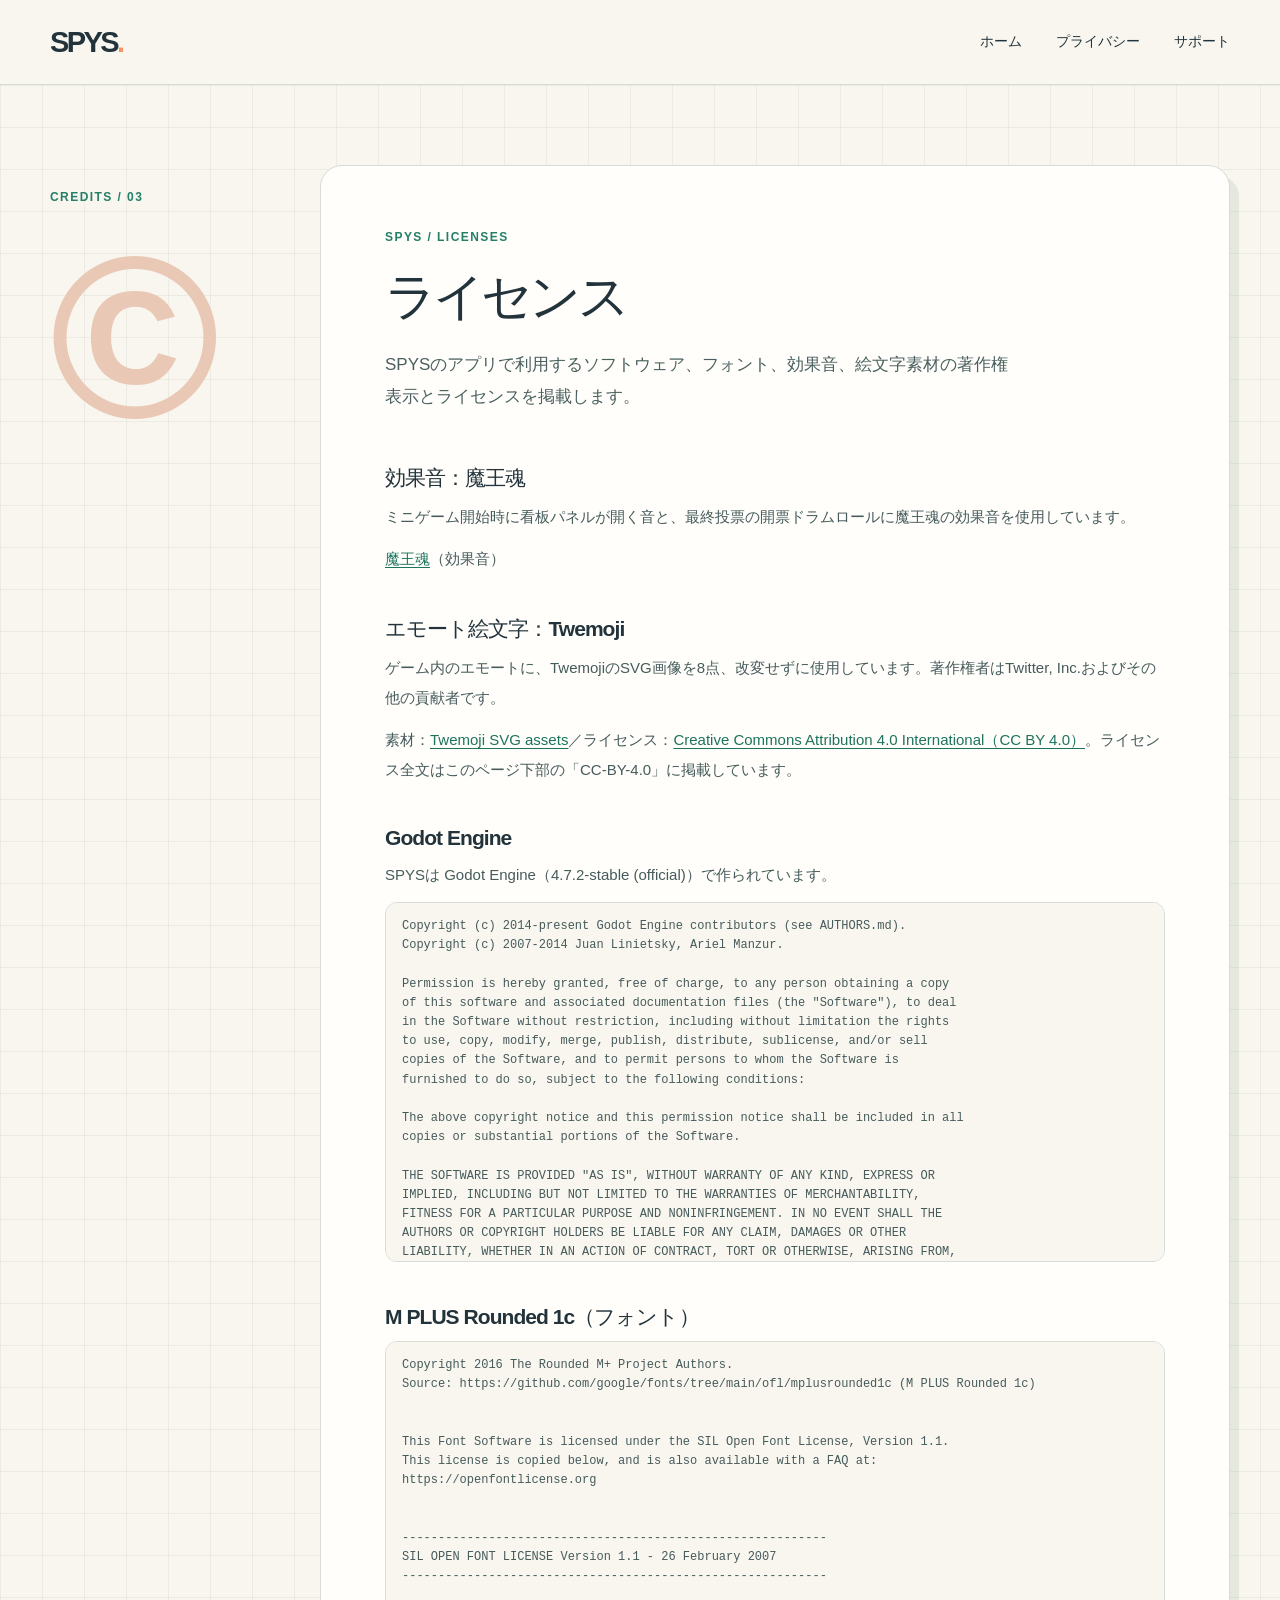
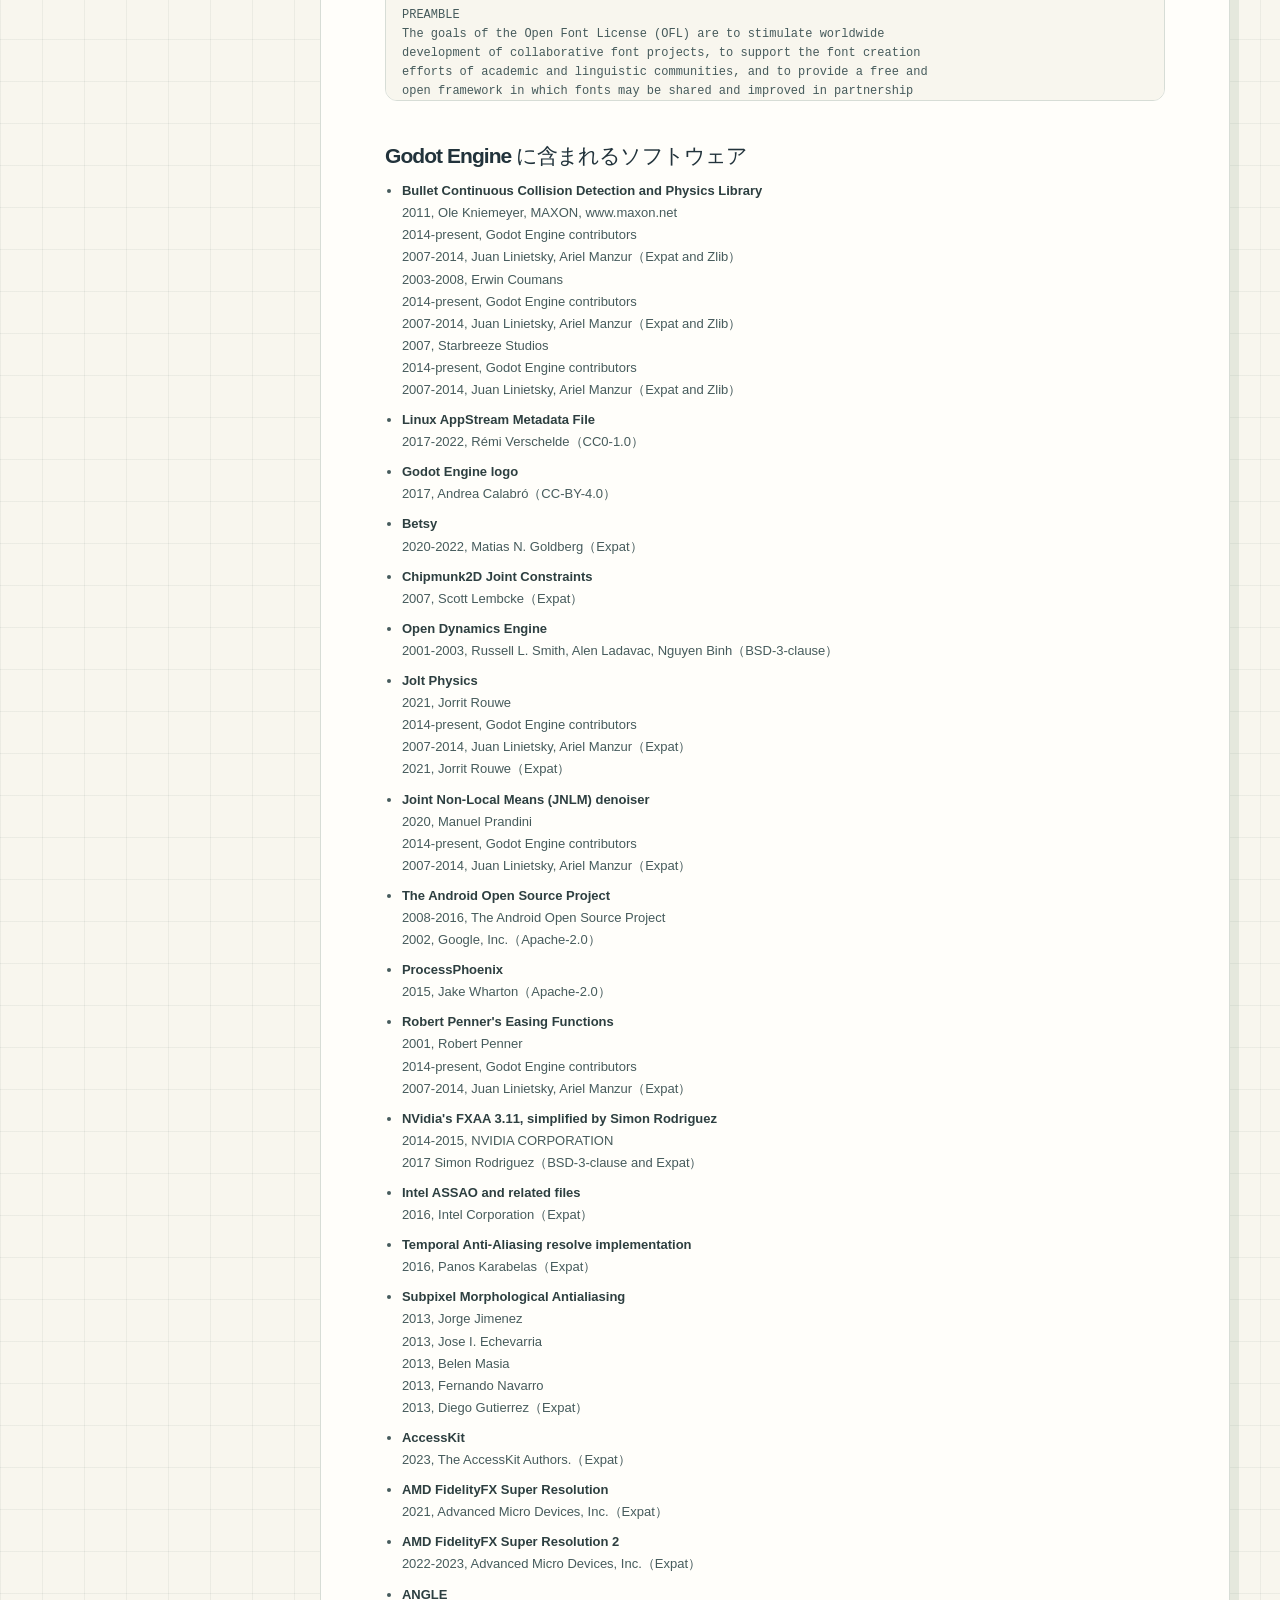
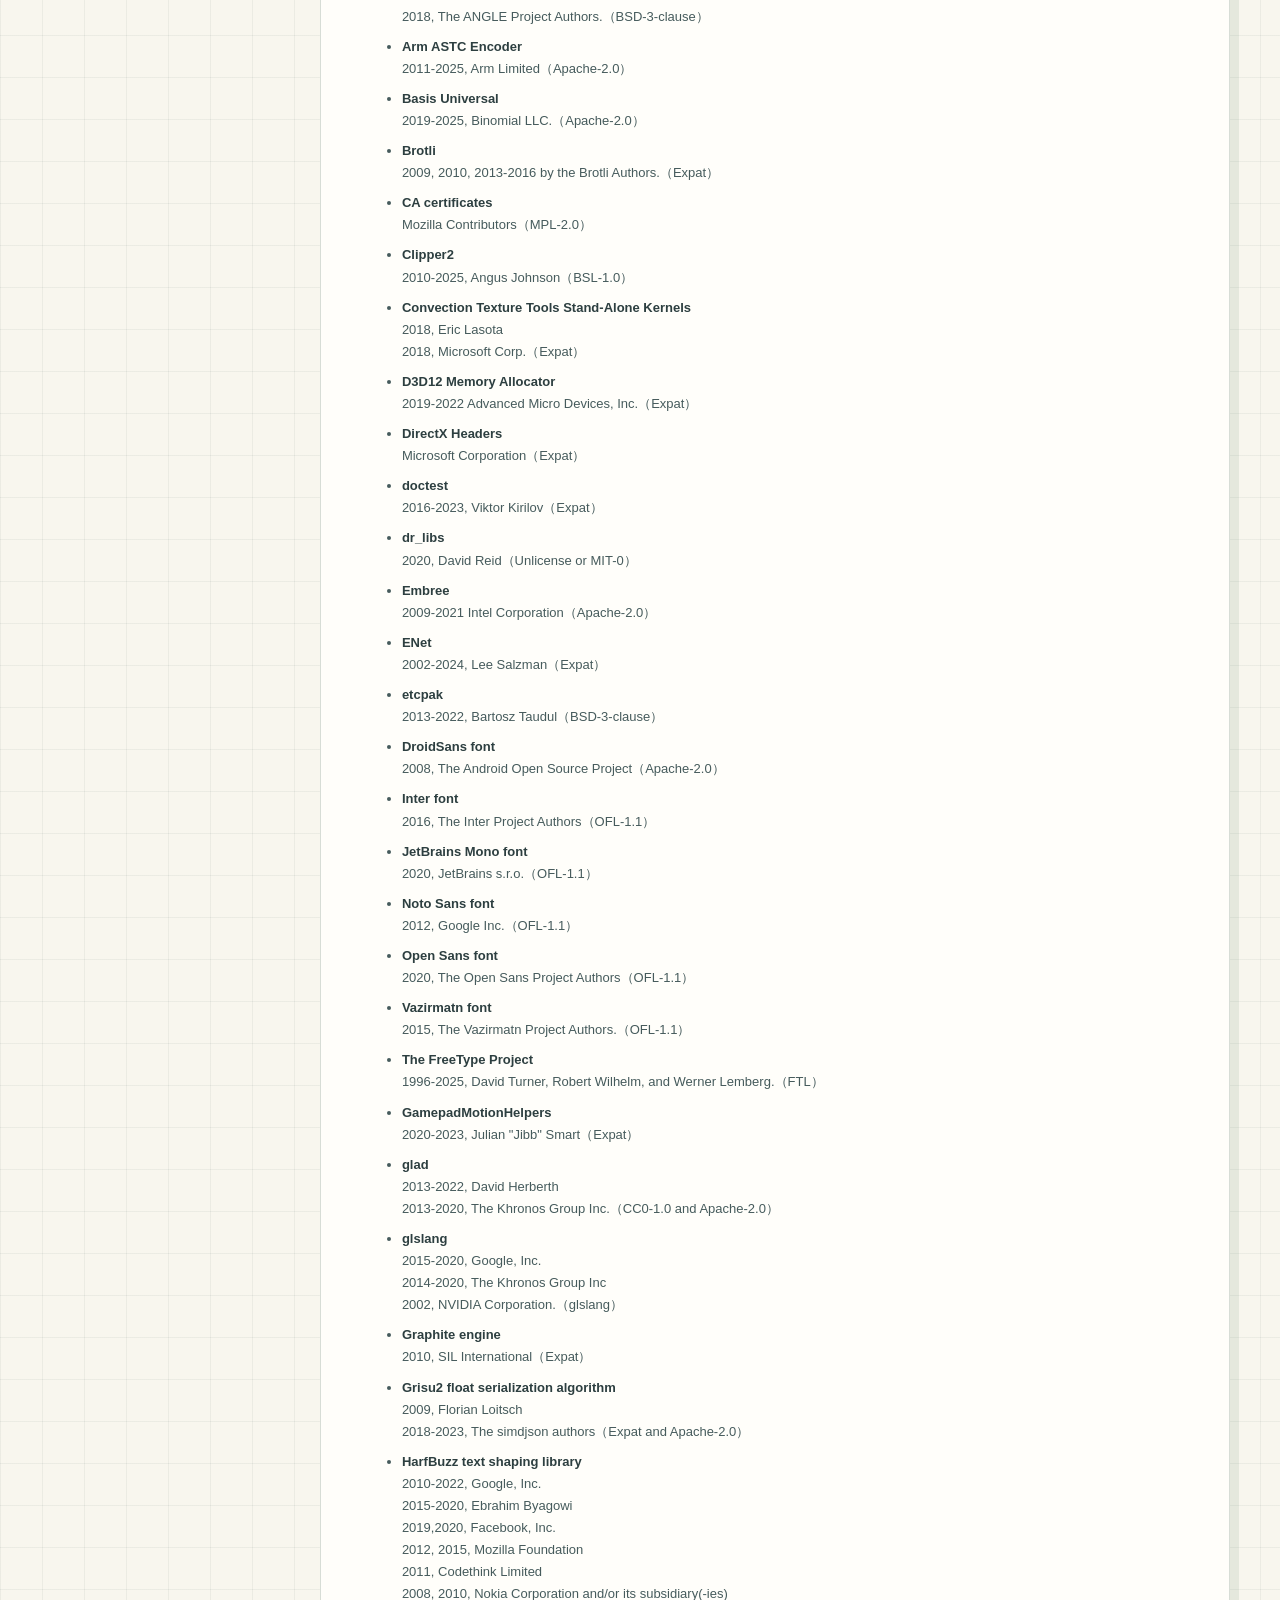
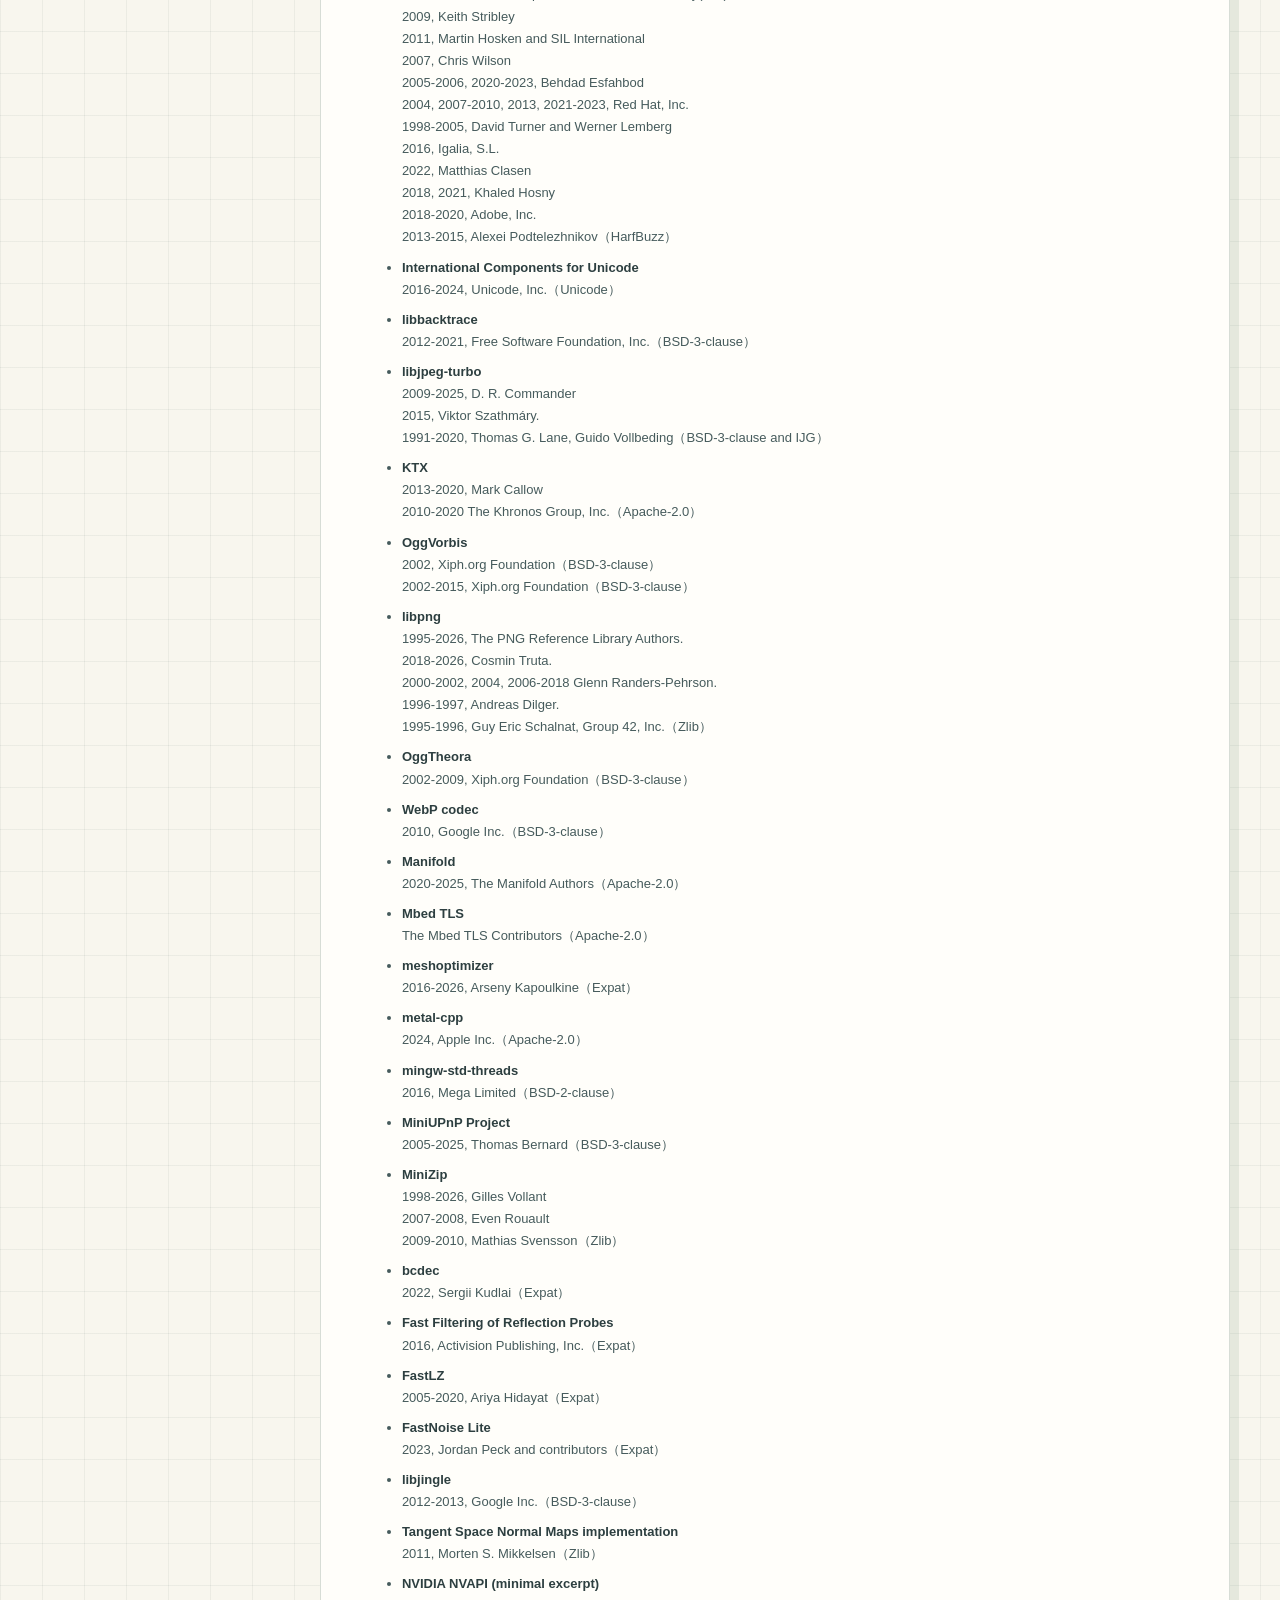
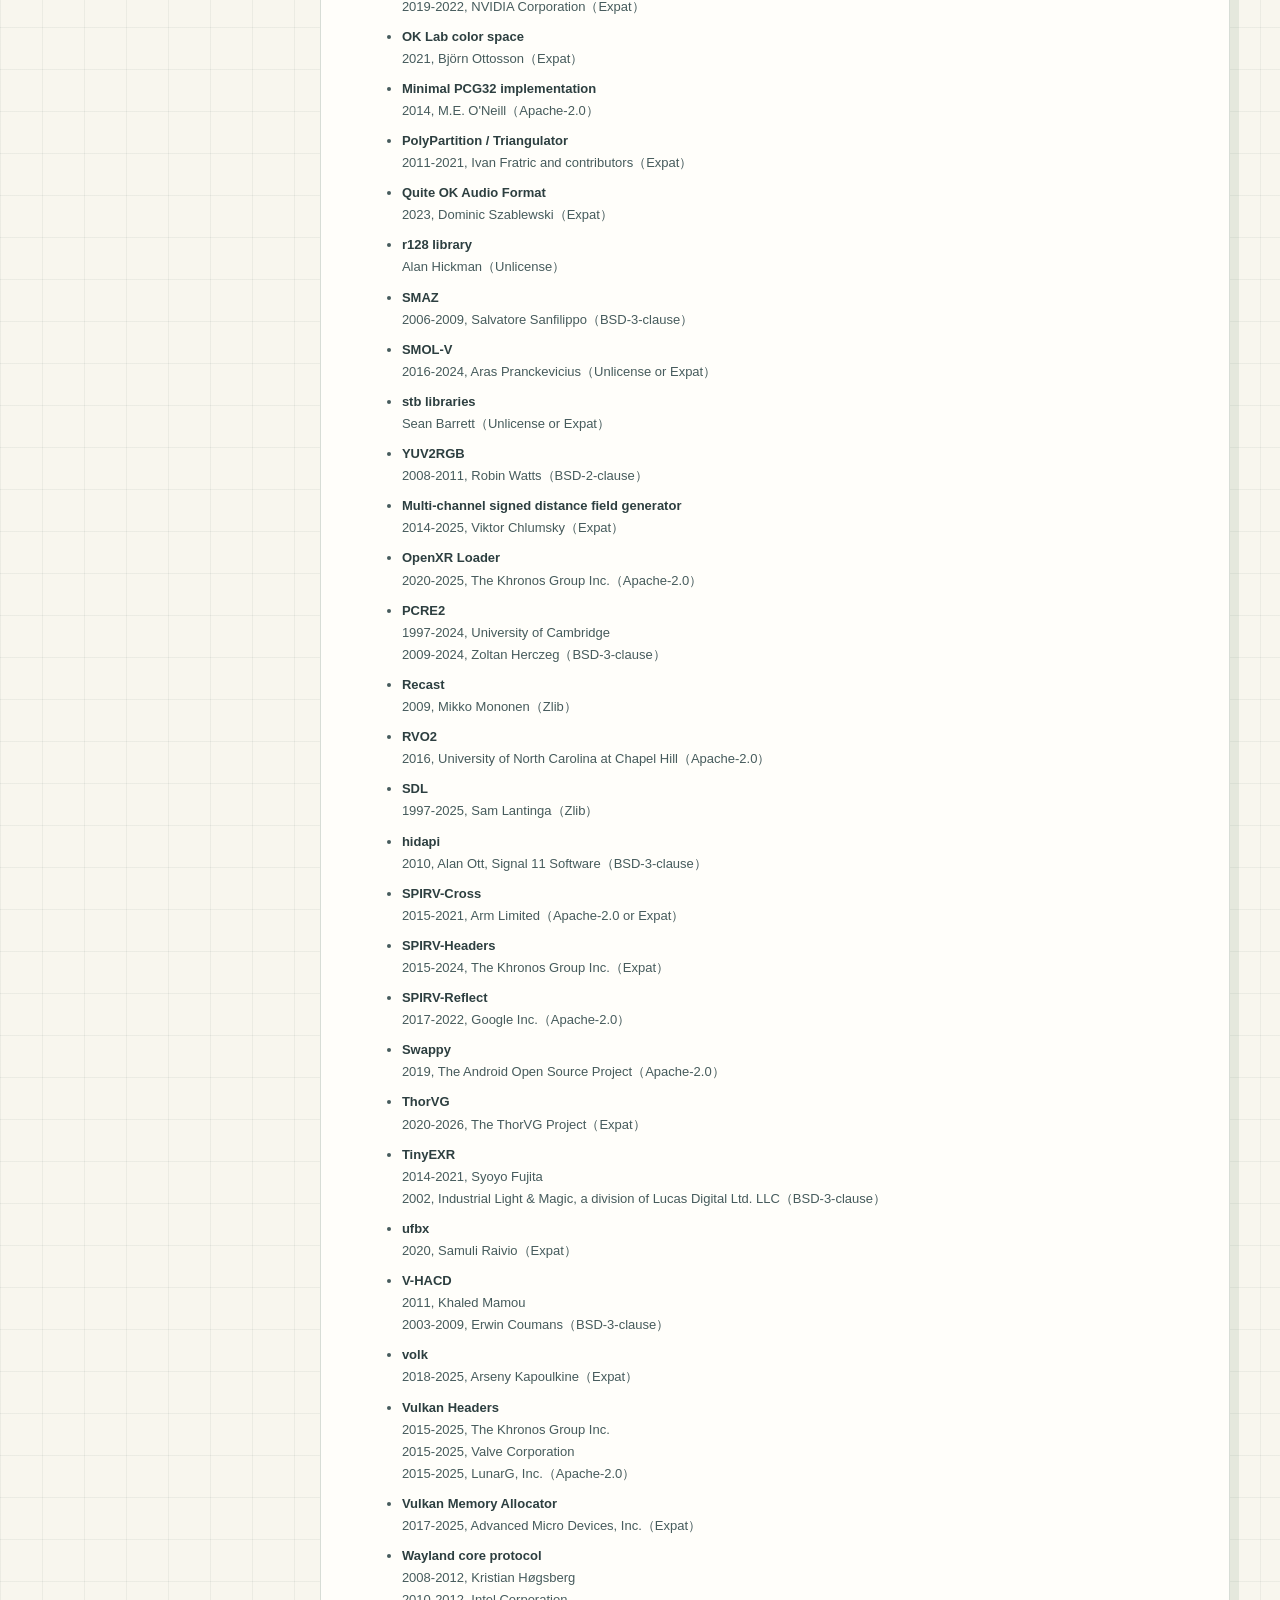
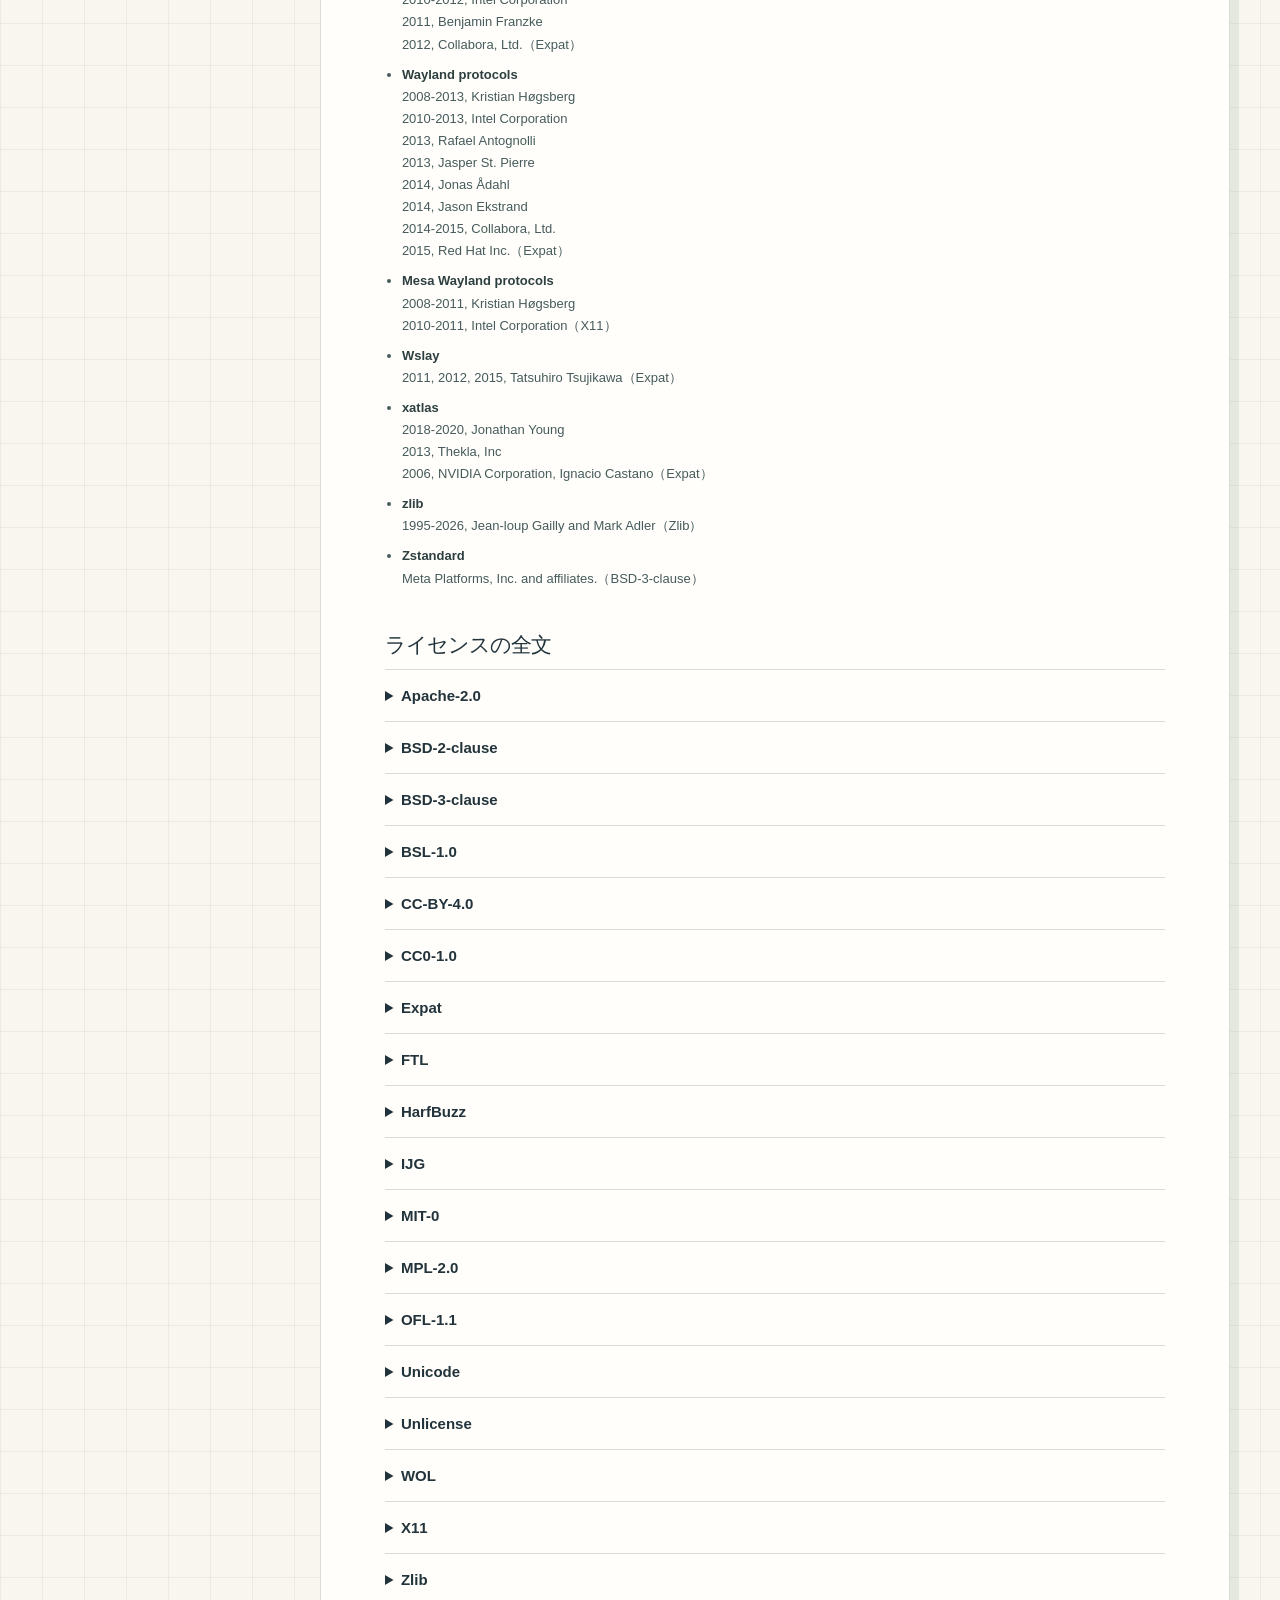
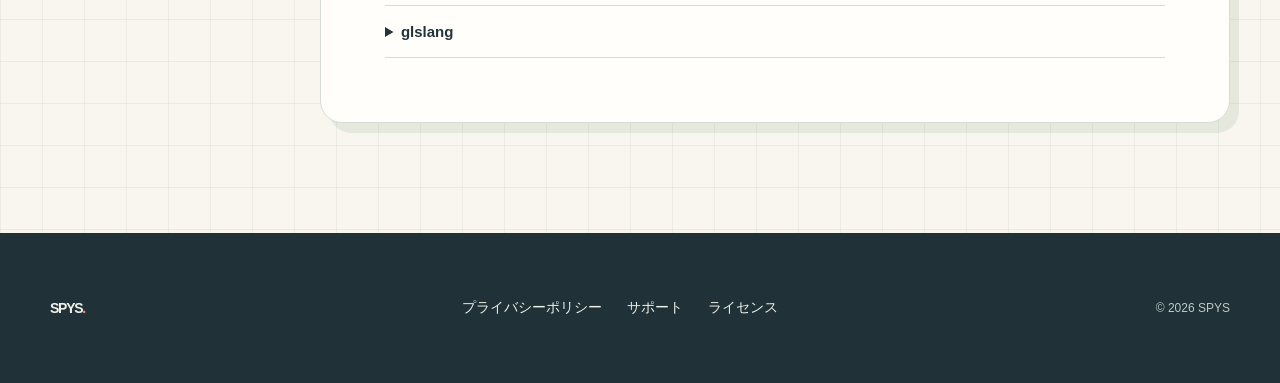
==== commit 50f21dd2: "Refresh SPYS site for current game and review status" ====
--- a/licenses.html
+++ b/licenses.html
@@ -7,7 +7,9 @@
 </head>
 <body>
   <header class="site-header"><div class="wrap header-inner"><a class="wordmark" href="./" aria-label="SPYS ホーム">SPYS<span class="wordmark-dot">.</span></a><nav aria-label="メインメニュー"><a href="./">ホーム</a><a href="privacy.html">プライバシー</a><a href="support.html">サポート</a></nav></div></header>
-  <main class="document grid-bg"><div class="wrap document-layout"><aside class="document-aside"><span class="index">CREDITS / 03</span><div class="aside-mark" aria-hidden="true">©</div></aside><article class="document-card"><p class="eyebrow">SPYS / LICENSES</p><h1>ライセンス</h1><p class="document-lead">SPYSのアプリは、次のソフトウェアとフォントを利用しています。それぞれの著作権表示とライセンスを掲載します。</p>
+  <main class="document grid-bg"><div class="wrap document-layout"><aside class="document-aside"><span class="index">CREDITS / 03</span><div class="aside-mark" aria-hidden="true">©</div></aside><article class="document-card"><p class="eyebrow">SPYS / LICENSES</p><h1>ライセンス</h1><p class="document-lead">SPYSのアプリで利用するソフトウェア、フォント、効果音、絵文字素材の著作権表示とライセンスを掲載します。</p>
+    <section><h2>効果音：魔王魂</h2><p>ミニゲーム開始時に看板パネルが開く音と、最終投票の開票ドラムロールに魔王魂の効果音を使用しています。</p><p><a href="https://maou.audio/">魔王魂</a>（効果音）</p></section>
+    <section><h2>エモート絵文字：Twemoji</h2><p>ゲーム内のエモートに、TwemojiのSVG画像を8点、改変せずに使用しています。著作権者はTwitter, Inc.およびその他の貢献者です。</p><p>素材：<a href="https://github.com/jdecked/twemoji/tree/main/assets/svg">Twemoji SVG assets</a>／ライセンス：<a href="https://creativecommons.org/licenses/by/4.0/">Creative Commons Attribution 4.0 International（CC BY 4.0）</a>。ライセンス全文はこのページ下部の「CC-BY-4.0」に掲載しています。</p></section>
     <section><h2>Godot Engine</h2><p>SPYSは Godot Engine（4.7.2-stable (official)）で作られています。</p><pre class="license-text">Copyright (c) 2014-present Godot Engine contributors (see AUTHORS.md).
 Copyright (c) 2007-2014 Juan Linietsky, Ariel Manzur.
 
--- a/styles.css
+++ b/styles.css
@@ -26,6 +26,9 @@
 .lead{font-size:17px;line-height:2;max-width:590px;color:#455d5e;margin-bottom:31px;font-weight:500}
 .button{display:inline-flex;align-items:center;justify-content:space-between;gap:42px;background:var(--ink);color:#fff;text-decoration:none;font-size:15px;font-weight:800;min-width:194px;padding:17px 20px;border-radius:13px;box-shadow:5px 5px 0 #92bbaa;transition:transform .18s,box-shadow .18s}
 .button:hover{transform:translate(2px,2px);box-shadow:3px 3px 0 #92bbaa}
+.hero-actions{display:flex;align-items:center;gap:25px;flex-wrap:wrap}
+.hero-games-link{font-size:14px;font-weight:800;color:#236f5c;text-decoration:none;text-underline-offset:4px}
+.hero-games-link:hover{text-decoration:underline}
 .hero-note{font-size:12px;color:var(--muted);margin:25px 0 0}
 .hero-art{position:relative;width:100%;min-width:0;max-width:500px;margin-inline:auto}
 .art-frame{background:#f5dccc;border:3px solid var(--ink);border-radius:38px;padding:12px;transform:rotate(3deg);box-shadow:16px 17px 0 #bed8bf;overflow:hidden}
@@ -39,6 +42,18 @@
 .step-no{font-family:Arial,sans-serif;font-size:13px;font-weight:800;color:#b26749;display:block;margin-bottom:30px}
 .steps h3{font-size:22px;letter-spacing:-.05em;margin-bottom:12px}
 .steps p,.body-copy p{font-size:15px;line-height:1.95;color:#4d6364;margin-bottom:0}
+.games-section{background:#f1f2e9;border-top:1px solid var(--line)}
+.games-heading{justify-content:space-between;align-items:end;gap:48px;margin-bottom:30px}
+.games-heading h2{margin-top:12px;max-width:780px}
+.games-heading p{max-width:310px;margin:0 0 3px;color:#4d6364;font-size:15px;line-height:1.8}
+.games-grid{display:grid;grid-template-columns:repeat(3,minmax(0,1fr));gap:20px}
+.game-card{min-width:0;overflow:hidden;background:var(--card);border:1px solid #d1d9cf;border-radius:20px;box-shadow:0 8px 0 rgba(57,101,88,.09)}
+.game-card img{display:block;width:100%;aspect-ratio:16/9;object-fit:cover;background:#e4e6dc;border-bottom:1px solid var(--line)}
+.game-card-copy{padding:23px 24px 26px}
+.game-number{display:block;color:#31836d;font-family:Arial,sans-serif;font-size:11px;font-weight:800;letter-spacing:.13em;margin-bottom:11px}
+.game-card h3{font-size:23px;letter-spacing:-.05em;margin-bottom:9px}
+.game-card p{font-size:14px;line-height:1.85;color:#4d6364;margin:0}
+.games-note{font-size:12px;color:var(--muted);margin:28px 0 0}
 .section-soft{background:var(--soft);border-top:1px solid var(--line)}
 .two-col{display:grid;grid-template-columns:1fr 1fr;gap:60px}
 .two-col h2{margin-top:12px}
@@ -68,8 +83,9 @@
 details:last-child{border-bottom:1px solid var(--line)}
 summary{cursor:pointer;font-size:15px;font-weight:700}
 details p{margin:12px 0 0!important}
+@media(max-width:1000px){.games-grid{grid-template-columns:repeat(2,minmax(0,1fr))}.games-heading{display:block}.games-heading p{max-width:680px;margin-top:14px}}
 @media(max-width:800px){.wrap{width:min(100% - 36px,660px)}.header-inner{min-height:72px}nav{gap:18px}nav a{font-size:12px}.hero-inner{grid-template-columns:minmax(0,1fr);padding-block:60px 80px;gap:46px}.hero-copy{min-width:0}.hero h1{font-size:clamp(41px,8vw,60px)}.hero-art{max-width:420px}.section{padding-block:75px}.section-heading{gap:20px}.steps{grid-template-columns:1fr}.steps article{min-height:0}.step-no{margin-bottom:19px}.two-col{grid-template-columns:1fr;gap:25px}.document-layout{grid-template-columns:1fr}.document-aside{display:none}.document{padding-block:36px 75px}.footer-inner{padding-block:30px;min-height:0;flex-wrap:wrap}}
-@media(max-width:520px){.wrap{width:calc(100% - 28px)}.header-inner{align-items:flex-start;flex-direction:column;justify-content:center;gap:14px;padding-block:17px}nav{gap:14px;flex-wrap:wrap}.hero h1{font-size:40px}.lead{font-size:15px}.art-stamp{right:-6px;width:88px;height:88px;font-size:10px}.section-heading{display:block}.section-heading h2{margin-top:8px}.section h2{font-size:33px}.document-card{padding:25px 22px}.footer-inner>div{flex-wrap:wrap;gap:12px}}
+@media(max-width:520px){.wrap{width:calc(100% - 28px)}.header-inner{align-items:flex-start;flex-direction:column;justify-content:center;gap:14px;padding-block:17px}nav{gap:14px;flex-wrap:wrap}.hero h1{font-size:40px}.lead{font-size:15px}.art-stamp{right:-6px;width:88px;height:88px;font-size:10px}.section-heading{display:block}.section-heading h2{margin-top:8px}.section h2{font-size:33px}.games-grid{grid-template-columns:1fr}.game-card-copy{padding:20px 21px 23px}.document-card{padding:25px 22px}.footer-inner>div{flex-wrap:wrap;gap:12px}}
 @media(prefers-reduced-motion:reduce){html{scroll-behavior:auto}.button{transition:none}}
 .license-text{font:12px/1.6 ui-monospace,SFMono-Regular,Menlo,Consolas,monospace;color:#465b5c;background:#f8f6ee;border:1px solid var(--line);border-radius:12px;padding:14px 16px;margin:8px 0 12px;white-space:pre-wrap;overflow-wrap:anywhere;max-height:360px;overflow:auto}
 .license-list{font-size:13px!important;line-height:1.7!important;overflow-wrap:anywhere}
